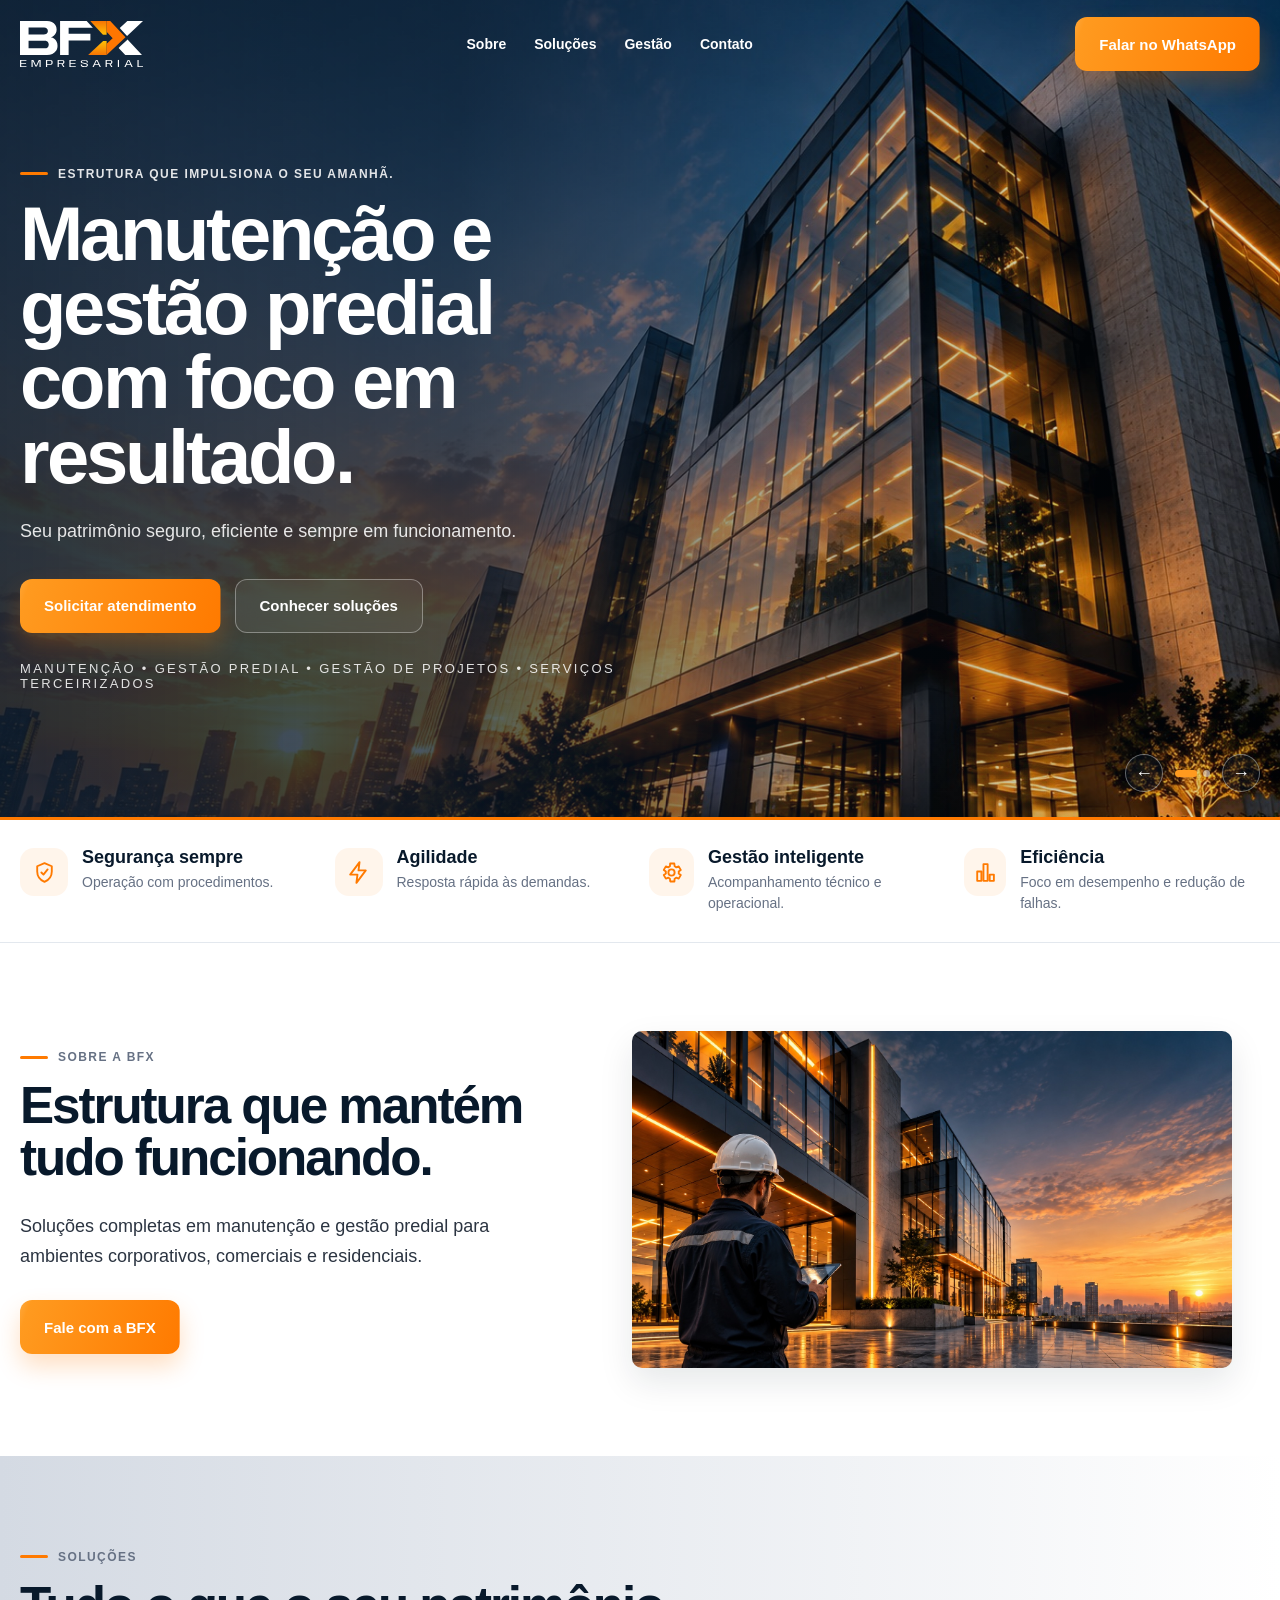
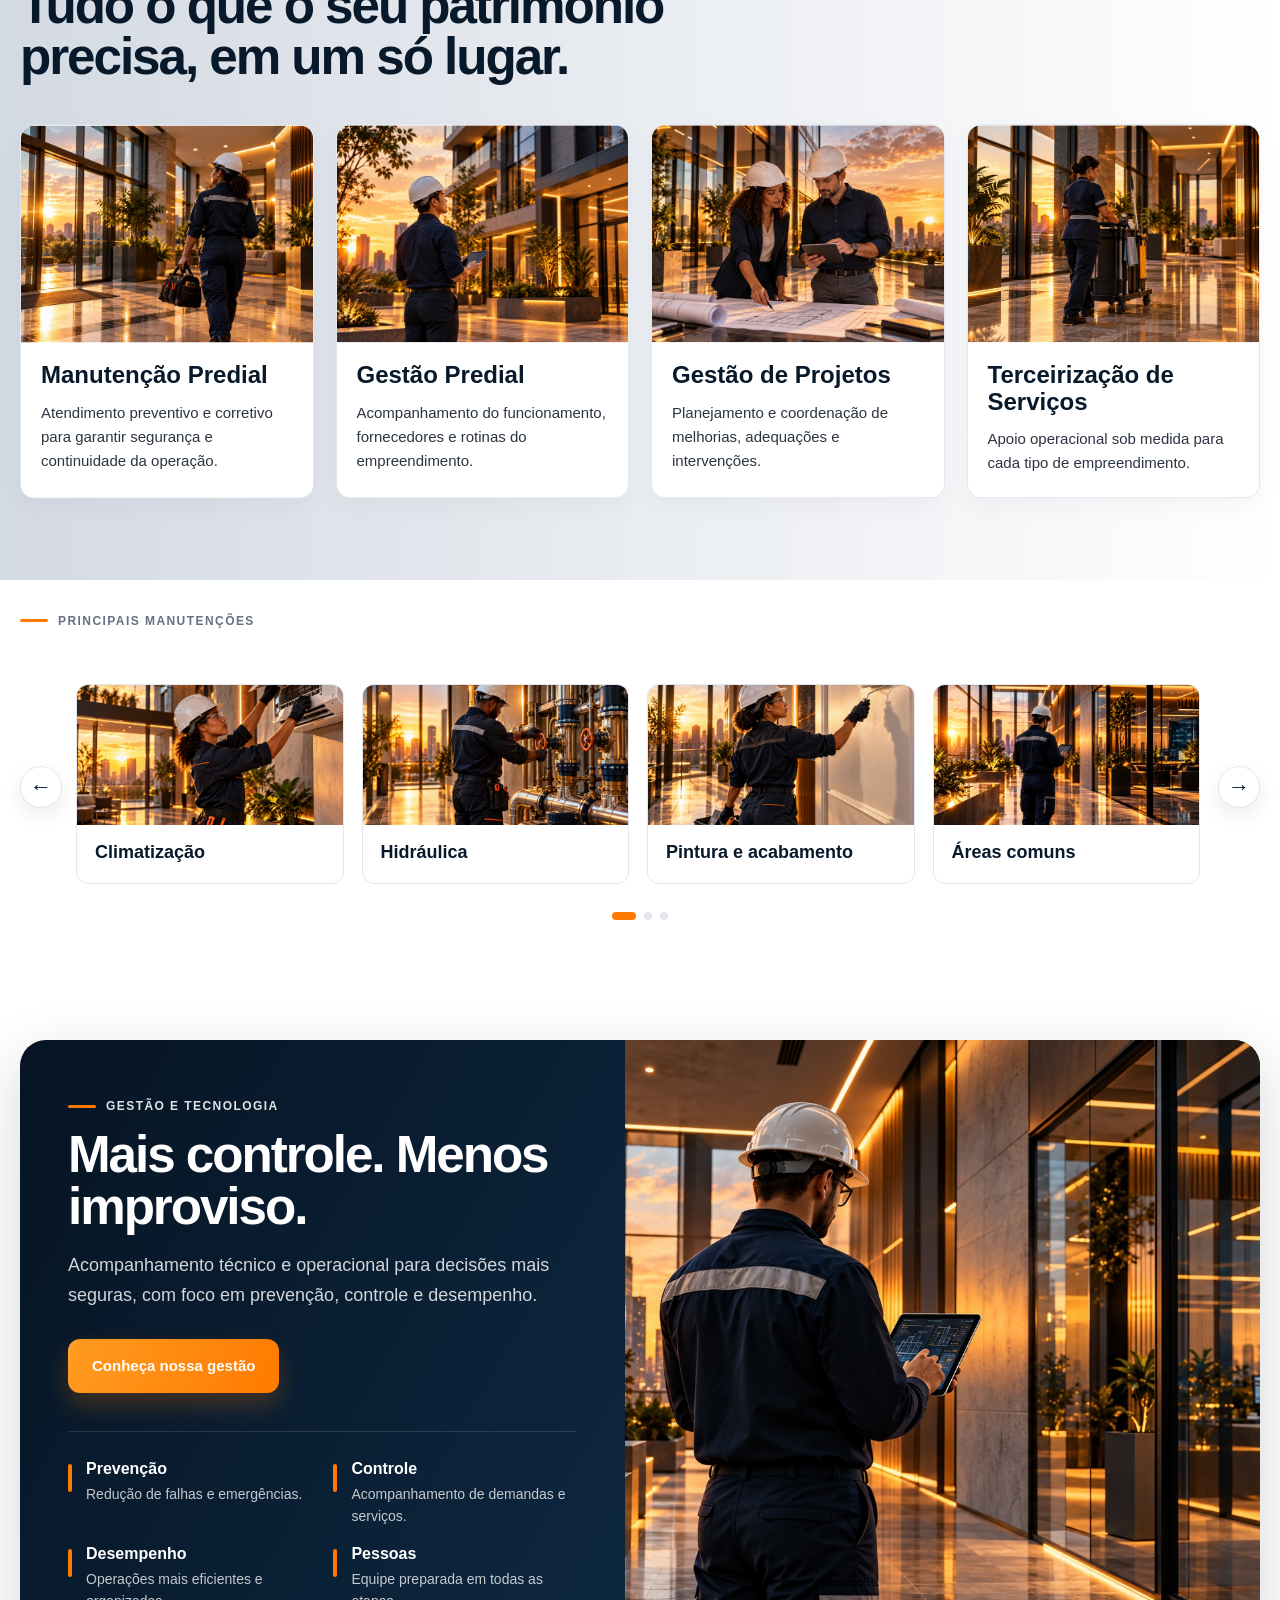
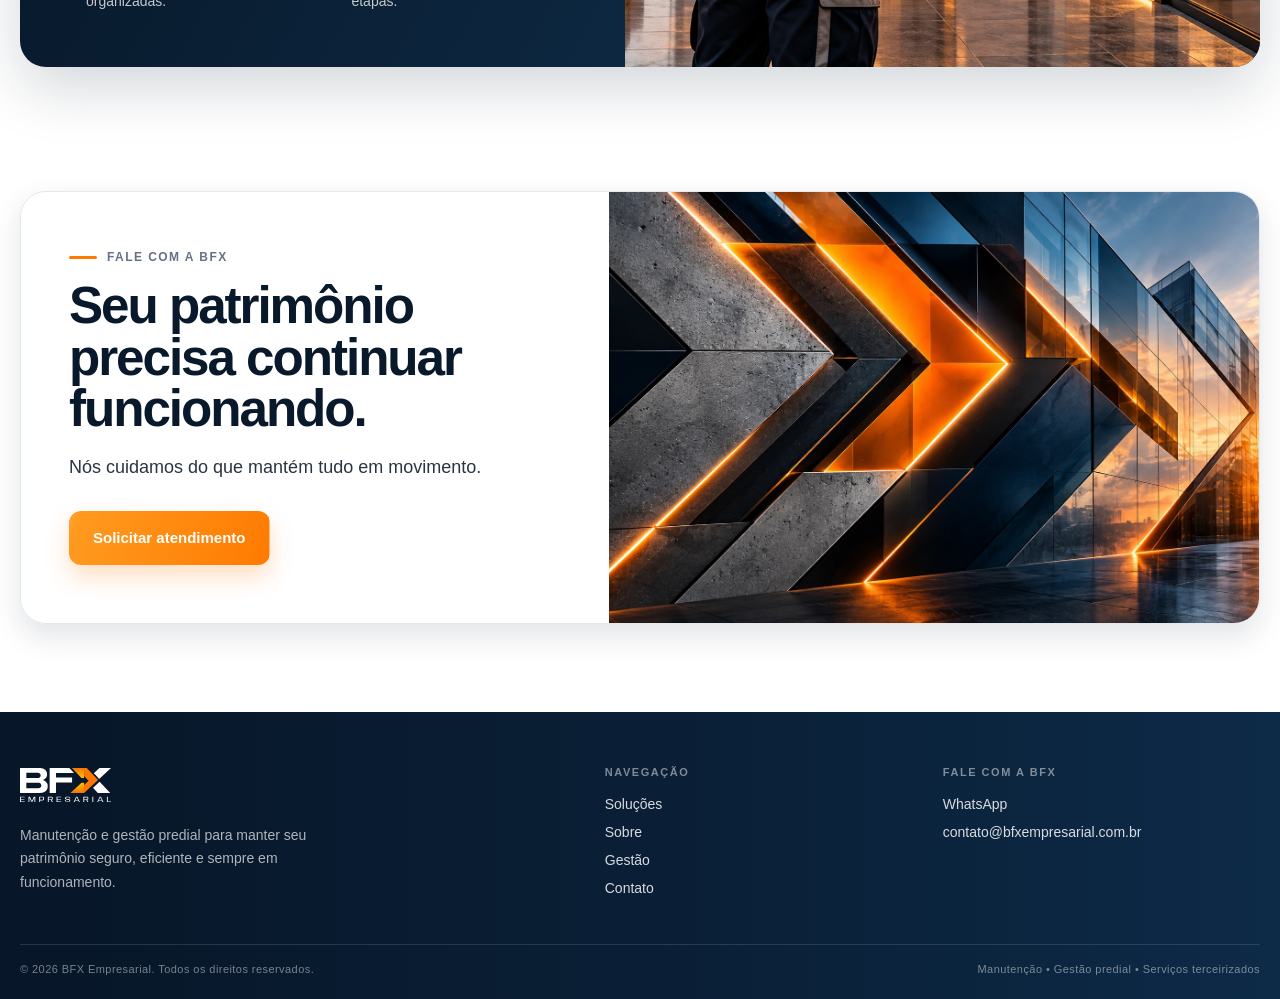
==== index.html @ 95c99d53 "Protege formulario e otimiza carregamento do site" ====
<!DOCTYPE html>
<html lang="pt-BR">
<head>
  <meta charset="UTF-8" />
  <meta name="viewport" content="width=device-width, initial-scale=1.0" />
  <title>BFX Empresarial</title>
  <meta name="description" content="BFX Empresarial — manutenção, gestão predial, gestão de projetos e terceirização de serviços." />
  <meta name="theme-color" content="#08192b" />
  <meta name="referrer" content="strict-origin-when-cross-origin" />
  <meta http-equiv="Content-Security-Policy" content="default-src 'self'; base-uri 'self'; object-src 'none'; img-src 'self' data:; font-src 'self' https://fonts.gstatic.com; style-src 'self' https://fonts.googleapis.com 'unsafe-inline'; script-src 'self' https://challenges.cloudflare.com; connect-src 'self' https://script.google.com https://script.googleusercontent.com https://challenges.cloudflare.com; frame-src https://challenges.cloudflare.com; form-action 'self'" />
  <link rel="canonical" href="https://bfxempresarial.com.br/" />
  <meta property="og:type" content="website" />
  <meta property="og:url" content="https://bfxempresarial.com.br/" />
  <meta property="og:title" content="BFX Empresarial" />
  <meta property="og:description" content="Manutenção, gestão predial, gestão de projetos e terceirização de serviços." />
  <meta property="og:image" content="https://bfxempresarial.com.br/assets/image-preview.jpg" />
  <meta property="og:image:alt" content="BFX Empresarial — manutenção e gestão predial" />
  <meta name="twitter:card" content="summary_large_image" />
  <meta name="twitter:title" content="BFX Empresarial" />
  <meta name="twitter:description" content="Manutenção, gestão predial, gestão de projetos e terceirização de serviços." />
  <meta name="twitter:image" content="https://bfxempresarial.com.br/assets/image-preview.jpg" />
  <link rel="icon" href="assets/favicon.svg" type="image/svg+xml" />
  <link rel="preconnect" href="https://fonts.googleapis.com">
  <link rel="preconnect" href="https://fonts.gstatic.com" crossorigin>
  <link href="https://fonts.googleapis.com/css2?family=Montserrat:wght@400;500;600;700;800&display=swap" rel="stylesheet">
  <script src="https://challenges.cloudflare.com/turnstile/v0/api.js" async defer></script>
  <link rel="stylesheet" href="styles.css" />
</head>
<body>
  <header class="site-header" id="topo">
    <div class="container header-inner">
      <a class="brand" href="#topo" aria-label="BFX Empresarial">
        <img loading="lazy" decoding="async" src="assets/logo-bfx-dark.svg" alt="BFX Empresarial" class="logo logo-on-dark">
        <img loading="lazy" decoding="async" src="assets/logo-bfx-light.svg" alt="BFX Empresarial" class="logo logo-on-light">
      </a>

      <button class="menu-toggle" aria-label="Abrir menu" aria-expanded="false" aria-controls="main-nav">
        <span></span><span></span><span></span>
      </button>

      <nav id="main-nav" class="main-nav" aria-label="Principal">
        <a href="#sobre">Sobre</a>
        <a href="#solucoes">Soluções</a>
        <a href="#gestao">Gestão</a>
        <a href="#contato">Contato</a>
        <a class="btn btn-primary mobile-cta" href="https://wa.me/5513999999999" target="_blank" rel="noopener">Falar no WhatsApp</a>
      </nav>

      <a class="btn btn-primary desktop-cta" href="https://wa.me/5513999999999" target="_blank" rel="noopener">Falar no WhatsApp</a>
    </div>
  </header>

  <main>
    <section class="hero hero-carousel" data-hero-carousel aria-roledescription="carousel" aria-label="Destaques da BFX">
      <div class="hero-slide is-active" data-hero-slide>
        <div class="hero-bg"><img loading="eager" fetchpriority="high" decoding="async" src="assets/optimized/hero-building.jpg" alt="Edifício corporativo ao entardecer"></div>
        <div class="hero-overlay"></div>
        <div class="container hero-content">
          <div class="hero-copy">
            <span class="eyebrow eyebrow-light">Estrutura que impulsiona o seu amanhã.</span>
            <h1>Manutenção e gestão predial com foco em resultado.</h1>
            <p>Seu patrimônio seguro, eficiente e sempre em funcionamento.</p>
            <div class="hero-actions">
              <a class="btn btn-primary js-open-quote" href="#contato">Solicitar atendimento</a>
              <a class="btn btn-ghost" href="#solucoes">Conhecer soluções</a>
            </div>
            <div class="hero-tags">Manutenção • Gestão predial • Gestão de projetos • Serviços terceirizados</div>
          </div>
        </div>
      </div>
      <div class="hero-slide" data-hero-slide>
        <div class="hero-bg"><img loading="eager" decoding="async" src="assets/optimized/hero-maintenance.jpg" alt="Técnico da BFX entrando em um edifício corporativo"></div>
        <div class="hero-overlay hero-overlay-secondary"></div>
        <div class="container hero-content">
          <div class="hero-copy">
            <span class="eyebrow eyebrow-light">Presença que mantém tudo em movimento.</span>
            <h1>Cuidado técnico em cada detalhe.</h1>
            <p>Da prevenção à resposta rápida, sua operação segue segura, fluida e preparada para o próximo passo.</p>
            <div class="hero-actions">
              <a class="btn btn-primary js-open-quote" href="#contato">Falar com um especialista</a>
              <a class="btn btn-ghost" href="#sobre">Conheça a BFX</a>
            </div>
            <div class="hero-tags">Prevenção • Controle • Desempenho • Pessoas</div>
          </div>
        </div>
      </div>
      <div class="hero-carousel-controls">
        <button type="button" class="hero-carousel-arrow" data-hero-prev aria-label="Destaque anterior">←</button>
        <div class="hero-carousel-dots" data-hero-dots></div>
        <button type="button" class="hero-carousel-arrow" data-hero-next aria-label="Próximo destaque">→</button>
      </div>
      <div class="hero-progress" aria-hidden="true"><span data-hero-progress></span></div>
    </section>

    <section class="benefits-strip">
      <div class="container benefits-grid">
        <article class="benefit-item">
          <div class="icon-wrap" aria-hidden="true"><svg viewBox="0 0 24 24"><path d="M12 3l7 3v5c0 4.8-2.9 8.2-7 10-4.1-1.8-7-5.2-7-10V6l7-3z"/><path d="M9 12l2 2 4-5"/></svg></div>
          <div>
            <h3>Segurança sempre</h3>
            <p>Operação com procedimentos.</p>
          </div>
        </article>
        <article class="benefit-item">
          <div class="icon-wrap" aria-hidden="true"><svg viewBox="0 0 24 24"><path d="M13 2L4 14h7l-1 8 9-12h-7l1-8z"/></svg></div>
          <div>
            <h3>Agilidade</h3>
            <p>Resposta rápida às demandas.</p>
          </div>
        </article>
        <article class="benefit-item">
          <div class="icon-wrap" aria-hidden="true"><svg viewBox="0 0 24 24"><circle cx="12" cy="12" r="3"/><path d="M19 12a7 7 0 0 0-.1-1l2-1.5-2-3.4-2.4 1A7 7 0 0 0 15 6l-.3-2.6h-4L10.5 6A7 7 0 0 0 9 7.1l-2.4-1-2 3.4 2 1.5a7 7 0 0 0 0 2l-2 1.5 2 3.4 2.4-1A7 7 0 0 0 10.5 18l.3 2.6h4L15 18a7 7 0 0 0 1.5-1.1l2.4 1 2-3.4-2-1.5a7 7 0 0 0 .1-1z"/></svg></div>
          <div>
            <h3>Gestão inteligente</h3>
            <p>Acompanhamento técnico e operacional.</p>
          </div>
        </article>
        <article class="benefit-item">
          <div class="icon-wrap" aria-hidden="true"><svg viewBox="0 0 24 24"><path d="M5 20V11h4v9H5zm6 0V4h4v16h-4zm6 0v-6h4v6h-4z"/></svg></div>
          <div>
            <h3>Eficiência</h3>
            <p>Foco em desempenho e redução de falhas.</p>
          </div>
        </article>
      </div>
    </section>

    <section class="section about" id="sobre">
      <div class="container split-layout">
        <div class="about-copy-stack">
          <div class="copy-block">
            <span class="eyebrow">Sobre a BFX</span>
            <h2>Estrutura que mantém tudo funcionando.</h2>
          </div>
          <div class="about-details">
            <p>
              Soluções completas em manutenção e gestão predial para ambientes corporativos,
              comerciais e residenciais.
            </p>
          <a class="btn btn-primary js-open-quote" href="#contato">Fale com a BFX</a>
          </div>
        </div>
        <div class="media-card media-card-offset">
          <img loading="lazy" decoding="async" src="assets/optimized/about-building.jpg" alt="Técnico acompanhando um edifício corporativo ao entardecer">
          <img loading="lazy" decoding="async" class="about-hover-logo" src="assets/logo-bfx-light.svg" alt="BFX Empresarial">
        </div>
      </div>
    </section>

    <section class="section solutions" id="solucoes">
      <div class="container">
        <div class="section-head section-head-inline">
          <div>
            <span class="eyebrow">Soluções</span>
            <h2>Tudo o que o seu patrimônio precisa, em um só lugar.</h2>
          </div>
        </div>

        <div class="solutions-grid">
          <article class="solution-card">
            <div class="solution-image"><img loading="lazy" decoding="async" src="assets/optimized/novas-imagens/Imagem do ChatGPT 27 de set. de 2026, 11_37_08-1.jpg" alt="Manutenção predial"></div>
            <div class="solution-body">
              <h3>Manutenção Predial</h3>
              <p>Atendimento preventivo e corretivo para garantir segurança e continuidade da operação.</p>
            </div>
          </article>
          <article class="solution-card">
            <div class="solution-image"><img loading="lazy" decoding="async" src="assets/optimized/novas-imagens/Imagem do ChatGPT 27 de set. de 2026, 11_37_09-2.jpg" alt="Gestão predial"></div>
            <div class="solution-body">
              <h3>Gestão Predial</h3>
              <p>Acompanhamento do funcionamento, fornecedores e rotinas do empreendimento.</p>
            </div>
          </article>
          <article class="solution-card">
            <div class="solution-image"><img loading="lazy" decoding="async" src="assets/optimized/novas-imagens/Imagem do ChatGPT 27 de set. de 2026, 11_37_10-3.jpg" alt="Gestão de projetos"></div>
            <div class="solution-body">
              <h3>Gestão de Projetos</h3>
              <p>Planejamento e coordenação de melhorias, adequações e intervenções.</p>
            </div>
          </article>
          <article class="solution-card">
            <div class="solution-image"><img loading="lazy" decoding="async" src="assets/optimized/novas-imagens/Imagem do ChatGPT 27 de set. de 2026, 11_37_11-4.jpg" alt="Terceirização de serviços"></div>
            <div class="solution-body">
              <h3>Terceirização de Serviços</h3>
              <p>Apoio operacional sob medida para cada tipo de empreendimento.</p>
            </div>
          </article>
        </div>
      </div>
    </section>

    <section class="section maintenance-categories">
      <div class="container">
        <div class="section-head">
          <span class="eyebrow">Principais manutenções</span>
        </div>

        <div class="maintenance-carousel" data-maintenance-carousel>
          <button class="carousel-arrow carousel-arrow-prev" type="button" aria-label="Manutenções anteriores" data-carousel-prev>←</button>
          <div class="maintenance-grid" data-carousel-track tabindex="0" aria-label="Tipos de manutenção">
            <article class="mini-service">
              <div class="mini-service-media"><img loading="lazy" decoding="async" src="assets/optimized/novas-imagens/servicos/Imagem do ChatGPT 27 de set. de 2026, 11_41_54-1.jpg" alt="Climatização"></div>
            <h3>Climatização</h3>
            </article>
            <article class="mini-service">
              <div class="mini-service-media"><img loading="lazy" decoding="async" src="assets/optimized/novas-imagens/servicos/Imagem do ChatGPT 27 de set. de 2026, 11_41_56-2.jpg" alt="Hidráulica"></div>
            <h3>Hidráulica</h3>
            </article>
            <article class="mini-service">
              <div class="mini-service-media"><img loading="lazy" decoding="async" src="assets/optimized/novas-imagens/servicos/Imagem do ChatGPT 27 de set. de 2026, 11_41_57-3.jpg" alt="Pintura e acabamento"></div>
            <h3>Pintura e acabamento</h3>
            </article>
            <article class="mini-service">
              <div class="mini-service-media"><img loading="lazy" decoding="async" src="assets/optimized/novas-imagens/servicos/Imagem do ChatGPT 27 de set. de 2026, 11_41_58-4.jpg" alt="Áreas comuns"></div>
            <h3>Áreas comuns</h3>
            </article>
            <article class="mini-service">
              <div class="mini-service-media"><img loading="lazy" decoding="async" src="assets/optimized/novas-imagens/servicos/Imagem do ChatGPT 27 de set. de 2026, 11_41_59-5.jpg" alt="Conservação e limpeza"></div>
              <h3>Conservação e limpeza</h3>
            </article>
            <article class="mini-service">
              <div class="mini-service-media"><img loading="lazy" decoding="async" src="assets/optimized/novas-imagens/servicos/Imagem do ChatGPT 27 de set. de 2026, 11_42_00-6.jpg" alt="Inspeções técnicas"></div>
              <h3>Inspeções técnicas</h3>
            </article>
            <article class="mini-service">
              <div class="mini-service-media"><img loading="lazy" decoding="async" src="assets/optimized/novas-imagens/servicos/Imagem do ChatGPT 27 de set. de 2026, 11_42_01-7.jpg" alt="Paisagismo"></div>
              <h3>Paisagismo</h3>
            </article>
            <article class="mini-service">
              <div class="mini-service-media"><img loading="lazy" decoding="async" src="assets/optimized/novas-imagens/servicos/Imagem do ChatGPT 27 de set. de 2026, 11_42_02-8.jpg" alt="Pequenos reparos"></div>
              <h3>Pequenos reparos</h3>
            </article>
          </div>
          <button class="carousel-arrow carousel-arrow-next" type="button" aria-label="Próximas manutenções" data-carousel-next>→</button>
        </div>
        <div class="carousel-dots" data-carousel-dots aria-label="Navegação das manutenções"></div>
      </div>
    </section>

    <section class="section management-tech" id="gestao">
      <div class="container management-panel">
        <div class="management-copy">
          <span class="eyebrow eyebrow-light">Gestão e tecnologia</span>
          <h2>Mais controle. Menos improviso.</h2>
          <p>
            Acompanhamento técnico e operacional para decisões mais seguras,
            com foco em prevenção, controle e desempenho.
          </p>
          <a class="btn btn-primary js-open-quote" href="#contato">Conheça nossa gestão</a>

          <div class="management-features">
            <div>
              <strong>Prevenção</strong>
              <span>Redução de falhas e emergências.</span>
            </div>
            <div>
              <strong>Controle</strong>
              <span>Acompanhamento de demandas e serviços.</span>
            </div>
            <div>
              <strong>Desempenho</strong>
              <span>Operações mais eficientes e organizadas.</span>
            </div>
            <div>
              <strong>Pessoas</strong>
              <span>Equipe preparada em todas as etapas.</span>
            </div>
          </div>
        </div>
        <div class="management-media">
          <img loading="lazy" decoding="async" src="assets/optimized/tech-management.jpg" alt="Gestão predial com apoio de tecnologia">
        </div>
      </div>
    </section>

    <section class="section cta-section" id="contato">
      <div class="container cta-panel">
        <div class="cta-copy">
          <span class="eyebrow">Fale com a BFX</span>
          <h2>Seu patrimônio precisa continuar funcionando.</h2>
          <p>Nós cuidamos do que mantém tudo em movimento.</p>
          <div class="cta-actions">
            <a class="btn btn-primary js-open-quote" href="#contato">Solicitar atendimento</a>
          </div>
        </div>
        <div class="cta-image">
          <img loading="lazy" decoding="async" src="assets/optimized/contact-building.jpg" alt="Edifício corporativo com detalhes arquitetônicos em laranja">
        </div>
      </div>
    </section>
  </main>

  <footer class="site-footer">
    <div class="container footer-inner">
      <div class="footer-brand-block">
        <a href="#topo" class="footer-brand" aria-label="BFX Empresarial">
          <img loading="lazy" decoding="async" src="assets/logo-bfx-dark.svg" alt="BFX Empresarial">
        </a>
        <p>Manutenção e gestão predial para manter seu patrimônio seguro, eficiente e sempre em funcionamento.</p>
      </div>
      <div class="footer-column">
        <span class="footer-label">Navegação</span>
        <nav class="footer-nav" aria-label="Rodapé">
          <a href="#solucoes">Soluções</a>
          <a href="#sobre">Sobre</a>
          <a href="#gestao">Gestão</a>
          <a href="#contato">Contato</a>
        </nav>
      </div>
      <div class="footer-column footer-contact">
        <span class="footer-label">Fale com a BFX</span>
        <a href="https://wa.me/5513999999999" target="_blank" rel="noopener">WhatsApp</a>
        <a href="mailto:contato@bfxempresarial.com.br">contato@bfxempresarial.com.br</a>
      </div>
    </div>
    <div class="container footer-bottom">
      <span>© 2026 BFX Empresarial. Todos os direitos reservados.</span>
      <span>Manutenção • Gestão predial • Serviços terceirizados</span>
    </div>
  </footer>

  <div class="quote-modal" id="quote-modal" aria-hidden="true">
    <div class="quote-modal-backdrop" data-close-quote></div>
    <div class="quote-dialog" role="dialog" aria-modal="true" aria-labelledby="quote-title">
      <button class="quote-close" type="button" aria-label="Fechar" data-close-quote>×</button>
      <div class="quote-dialog-intro">
        <span class="eyebrow">Solicite um orçamento</span>
        <h2 id="quote-title">Vamos cuidar do seu patrimônio.</h2>
        <p>Conte um pouco sobre sua necessidade e a equipe BFX entrará em contato.</p>
      </div>
      <form class="quote-form">
        <label>Nome<input type="text" name="nome" required autocomplete="name" inputmode="text" autocapitalize="words" maxlength="80" minlength="2"></label>
        <label>E-mail<input type="email" name="email" required autocomplete="email" inputmode="email" autocapitalize="none" spellcheck="false" maxlength="120"></label>
        <label>Telefone<input type="tel" name="telefone" required autocomplete="tel" inputmode="tel" placeholder="(13) 99999-9999" pattern="\([0-9]{2}\) [0-9]{4,5}-[0-9]{4}" minlength="14" maxlength="15" title="Digite um telefone com DDD, como (13) 99999-9999"></label>
        <label>Como podemos ajudar?<textarea name="mensagem" rows="4" maxlength="800" spellcheck="true"></textarea></label>
        <label class="quote-antispam" aria-hidden="true">Empresa<input type="text" name="empresa" tabindex="-1" autocomplete="off"></label>
        <input type="hidden" name="started_at" value="">
        <div class="cf-turnstile" data-sitekey="0x4AAAAAAFFlGY8YoVZcRsYg" data-action="quote" data-callback="bfxTurnstileSuccess" data-expired-callback="bfxTurnstileExpired" data-error-callback="bfxTurnstileError"></div>
        <button class="btn btn-primary" type="submit">Enviar solicitação</button>
      </form>
      <p class="quote-antispam-message" role="alert" hidden>Não foi possível enviar agora. Tente novamente.</p>
      <div class="quote-success" hidden>
        <span class="quote-success-mark" aria-hidden="true">✓</span>
        <span class="eyebrow">Solicitação recebida</span>
        <h3>Obrigado!</h3>
        <p>Sua mensagem chegou à equipe BFX. Em breve entraremos em contato para entender sua necessidade.</p>
        <button class="btn btn-primary js-open-quote" type="button">Enviar nova mensagem</button>
      </div>
    </div>
  </div>

  <script src="script.js"></script>
</body>
</html>
---- styles.css ----
:root {
  --navy: #08192b;
  --navy-soft: #0f2740;
  --orange: #ff7a00;
  --orange-2: #ff9a1f;
  --white: #ffffff;
  --gray-50: #f7f8fa;
  --gray-100: #eef1f4;
  --gray-200: #e3e8ee;
  --gray-500: #667184;
  --gray-700: #2b3441;
  --black: #101317;
  --radius-lg: 24px;
  --radius-md: 18px;
  --radius-sm: 12px;
  --shadow-lg: 0 20px 60px rgba(8, 25, 43, 0.18);
  --shadow-md: 0 12px 30px rgba(8, 25, 43, 0.12);
  --container: 1320px;
}

html {
  scrollbar-width: thin;
  scrollbar-color: var(--orange) var(--navy);
  scroll-padding-top: 88px;
}
::-webkit-scrollbar { width: 12px; height: 12px; }
::-webkit-scrollbar-track { background: var(--navy); }
::-webkit-scrollbar-thumb {
  border: 3px solid var(--navy);
  border-radius: 99px;
  background: linear-gradient(180deg, var(--orange-2), var(--orange));
}
::-webkit-scrollbar-thumb:hover { background: var(--white); }

* { box-sizing: border-box; }
html { scroll-behavior: smooth; }
body {
  margin: 0;
  font-family: "Montserrat", Arial, sans-serif;
  color: var(--navy);
  background: var(--white);
}
img { max-width: 100%; display: block; }
a { color: inherit; text-decoration: none; }
button { font: inherit; }

.container {
  width: min(calc(100% - 40px), var(--container));
  margin: 0 auto;
}

.section {
  padding: 88px 0;
}

.eyebrow {
  display: inline-flex;
  align-items: center;
  gap: 10px;
  font-size: 12px;
  font-weight: 700;
  text-transform: uppercase;
  letter-spacing: 0.12em;
  color: var(--gray-500);
  margin-bottom: 16px;
}
.eyebrow::before {
  content: "";
  width: 28px;
  height: 3px;
  border-radius: 3px;
  background: var(--orange);
}
.eyebrow-light { color: rgba(255,255,255,.88); }

h1, h2, h3, p { margin: 0; }
h1 {
  font-size: clamp(42px, 6vw, 76px);
  line-height: .98;
  letter-spacing: -0.04em;
  font-weight: 800;
  hyphens: none;
  word-break: normal;
  overflow-wrap: normal;
}
h2 {
  font-size: clamp(32px, 4vw, 56px);
  line-height: 1;
  letter-spacing: -0.04em;
  font-weight: 800;
}
h3 {
  font-size: 24px;
  line-height: 1.1;
  font-weight: 700;
}
p {
  font-size: 18px;
  line-height: 1.7;
  color: var(--gray-700);
}
.copy-light h1, .copy-light h2, .copy-light p,
.management-copy h2, .management-copy p,
.motion-content h2, .motion-content p,
.hero-copy h1, .hero-copy p {
  color: var(--white);
}

.btn {
  display: inline-flex;
  align-items: center;
  justify-content: center;
  min-height: 54px;
  padding: 0 24px;
  border-radius: 12px;
  font-size: 15px;
  font-weight: 700;
  transition: .25s ease;
}
.btn:hover { transform: translateY(-2px); }
.btn:focus-visible, button:focus-visible, a:focus-visible {
  outline: 3px solid rgba(255,154,31,.55);
  outline-offset: 4px;
}
.btn-primary {
  background: linear-gradient(110deg, var(--orange) 0%, var(--orange-2) 40%, #ffd08a 50%, var(--orange-2) 60%, var(--orange) 100%);
  background-size: 250% 100%;
  background-position: 100% 0;
  color: var(--white);
  box-shadow: 0 12px 24px rgba(255, 122, 0, 0.24);
  transition: transform .28s cubic-bezier(.22,1,.36,1), background-position .65s ease, filter .35s ease;
}
.btn-primary:hover {
  background-position: 0 0;
  filter: saturate(1.08) brightness(1.04);
}
.btn-ghost {
  color: var(--white);
  border: 1px solid rgba(255,255,255,.35);
  background: rgba(255,255,255,.06);
  backdrop-filter: blur(10px);
}
.btn-link {
  background: transparent;
  color: var(--navy);
  padding-left: 0;
}

.site-header {
  position: fixed;
  top: 0;
  left: 0;
  width: 100%;
  z-index: 40;
  transition: background .25s ease, box-shadow .25s ease, padding .25s ease;
}
.site-header.scrolled {
  background: rgba(255,255,255,.72);
  box-shadow: 0 10px 30px rgba(8,25,43,.08);
  backdrop-filter: blur(18px) saturate(1.15);
  -webkit-backdrop-filter: blur(18px) saturate(1.15);
  border-bottom: 1px solid rgba(255,255,255,.48);
}
.header-inner {
  min-height: 88px;
  display: flex;
  align-items: center;
  justify-content: space-between;
  gap: 24px;
}
.brand {
  position: relative;
  display: inline-flex;
  align-items: center;
  width: 124px;
  height: 46px;
  flex: 0 0 124px;
}
.logo {
  height: 46px;
  width: auto;
  transition: opacity .24s ease, transform .42s cubic-bezier(.22,.61,.36,1);
}
.brand::after {
  content: "";
  position: absolute;
  left: 42px;
  top: 3px;
  width: 40px;
  height: 40px;
  background: url("assets/seta.svg") center / contain no-repeat;
  opacity: 0;
  transform: scale(.5) rotate(-8deg);
  transition: left .42s cubic-bezier(.22,.61,.36,1), opacity .2s ease, transform .42s cubic-bezier(.22,.61,.36,1);
  pointer-events: none;
}
.brand:hover .logo {
  opacity: 0;
  transform: translateX(-14px) scale(.84);
}
.brand:hover::after {
  left: 0;
  opacity: 1;
  transform: scale(1) rotate(0);
}
.logo-on-light { display: none; }
.site-header.scrolled .logo-on-dark { display: none; }
.site-header.scrolled .logo-on-light { display: block; }
.site-header.scrolled .main-nav a { color: var(--navy); }
.site-header.scrolled .menu-toggle span { background: var(--navy); }
.main-nav {
  display: flex;
  align-items: center;
  gap: 28px;
}
.main-nav a {
  color: var(--white);
  font-size: 14px;
  font-weight: 600;
}
.main-nav a:not(.btn) {
  position: relative;
  transition: color .22s ease, transform .22s ease;
}
.main-nav a:not(.btn)::after {
  content: "";
  position: absolute;
  right: 0;
  bottom: -8px;
  left: 0;
  height: 2px;
  background: var(--orange);
  transform: scaleX(0);
  transform-origin: left center;
  transition: transform .28s cubic-bezier(.22,.61,.36,1);
}
.main-nav a:not(.btn):hover,
.main-nav a:not(.btn):focus-visible {
  color: var(--orange);
  transform: translateY(-1px);
}
.main-nav a:not(.btn):hover::after,
.main-nav a:not(.btn):focus-visible::after {
  transform: scaleX(1);
}
@media (prefers-reduced-motion: reduce) {
  .main-nav a:not(.btn),
  .main-nav a:not(.btn)::after {
    transition: none;
  }
  .main-nav a:not(.btn):hover,
  .main-nav a:not(.btn):focus-visible {
    transform: none;
  }
}
.desktop-cta { white-space: nowrap; }
.mobile-cta { display: none; }
.menu-toggle {
  display: none;
  width: 48px;
  height: 48px;
  border: 0;
  background: transparent;
  padding: 0;
}
.menu-toggle span {
  display: block;
  width: 24px;
  height: 2px;
  background: var(--white);
  margin: 5px auto;
  transition: .25s ease;
}

.hero {
  position: relative;
  min-height: min(820px, 100svh);
  display: flex;
  align-items: center;
  overflow: clip;
}
.hero-slide {
  position: absolute;
  inset: 0;
  display: flex;
  align-items: center;
  opacity: 0;
  visibility: hidden;
  transition: opacity .6s ease, visibility .6s ease;
}
.hero-slide.is-active { opacity: 1; visibility: visible; }
.hero-slide.is-active .hero-bg img {
  will-change: transform;
  animation: hero-image-zoom-in 8s cubic-bezier(.22,1,.36,1) both;
}
.hero-copy h1 .hero-letter {
  display: inline-block;
  opacity: 0;
  transform: translate3d(0, .65em, 0) rotate(5deg);
  transform-origin: 50% 100%;
}
.hero-copy h1 .hero-word {
  display: inline-block;
  white-space: nowrap;
}
.hero-slide.is-active .hero-copy h1 .hero-letter {
  animation: lettering-in .72s cubic-bezier(.22,1,.36,1) forwards;
  animation-delay: calc(120ms + (var(--letter-index) * 28ms));
}
@keyframes lettering-in {
  0% { opacity: 0; transform: translate3d(0, .65em, 0) rotate(5deg); }
  65% { opacity: 1; }
  100% { opacity: 1; transform: translate3d(0, 0, 0) rotate(0); }
}
@keyframes hero-image-zoom-in {
  from { transform: scale(1); }
  to { transform: scale(1.06); }
}
.hero-overlay-secondary {
  background: linear-gradient(90deg, rgba(8,25,43,.9) 0%, rgba(8,25,43,.7) 40%, rgba(8,25,43,.2) 100%);
}
.hero-carousel-controls {
  position: absolute;
  z-index: 3;
  right: max(20px, calc((100% - var(--container)) / 2));
  bottom: 28px;
  display: flex;
  align-items: center;
  gap: 12px;
}
.hero-carousel-arrow {
  width: 38px;
  height: 38px;
  border: 1px solid rgba(255,255,255,.38);
  border-radius: 50%;
  background: rgba(8,25,43,.34);
  color: var(--white);
  font-size: 18px;
  cursor: pointer;
  transition: .2s ease;
}
.hero-carousel-arrow:hover { background: var(--orange); border-color: var(--orange); transform: translateY(-2px); }
.hero-carousel-dots { display: flex; align-items: center; gap: 6px; }
.hero-carousel-dot {
  width: 7px;
  height: 7px;
  padding: 0;
  border: 0;
  border-radius: 50%;
  background: rgba(255,255,255,.5);
  cursor: pointer;
}
.hero-carousel-dot.is-active { width: 22px; border-radius: 8px; background: var(--orange-2); }
.hero-progress {
  position: absolute;
  z-index: 4;
  right: 0;
  bottom: 0;
  left: 0;
  height: 3px;
  background: rgba(255,255,255,.18);
  pointer-events: none;
}
.hero-progress span {
  display: block;
  width: 0;
  height: 100%;
  background: var(--orange);
  transform-origin: left center;
  animation: hero-progress-fill 7000ms linear forwards;
}
.hero-progress.is-paused span { animation-play-state: paused; }
@keyframes hero-progress-fill { from { width: 0; } to { width: 100%; } }
.hero-bg, .hero-overlay {
  position: absolute;
  inset: 0;
}
.hero-bg img {
  width: 100%;
  height: 100%;
  object-fit: cover;
}
.hero-overlay {
  background:
    linear-gradient(90deg, rgba(8,25,43,.86) 0%, rgba(8,25,43,.72) 36%, rgba(8,25,43,.28) 64%, rgba(8,25,43,.08) 100%);
}
.hero-content {
  position: relative;
  z-index: 1;
  display: grid;
  grid-template-columns: 1.05fr .95fr;
  align-items: center;
  gap: 32px;
  padding-top: 112px;
  padding-bottom: 80px;
}
.hero-copy {
  max-width: 620px;
}
.hero-copy p {
  max-width: 520px;
  margin-top: 22px;
  color: rgba(255,255,255,.88);
}
.hero-actions {
  display: flex;
  flex-wrap: wrap;
  gap: 14px;
  margin-top: 32px;
}
.hero-tags {
  margin-top: 28px;
  color: rgba(255,255,255,.86);
  font-size: 13px;
  text-transform: uppercase;
  letter-spacing: .18em;
}
.hero-secondary {
  position: relative;
  min-height: 520px;
  overflow: hidden;
  background: var(--navy);
}
.hero-secondary-image, .hero-secondary-overlay {
  position: absolute;
  inset: 0;
}
.hero-secondary-image img {
  width: 100%;
  height: 100%;
  object-fit: cover;
  object-position: center 58%;
}
.hero-secondary-overlay {
  background: linear-gradient(90deg, rgba(8,25,43,.94) 0%, rgba(8,25,43,.8) 38%, rgba(8,25,43,.18) 78%, rgba(8,25,43,.08) 100%);
}
.hero-secondary-content {
  position: relative;
  z-index: 1;
  min-height: 520px;
  display: flex;
  align-items: center;
  justify-content: space-between;
  gap: 40px;
}
.hero-secondary-copy { max-width: 590px; }
.hero-secondary-copy h2 { color: var(--white); max-width: 520px; }
.hero-secondary-copy p { margin-top: 20px; color: rgba(255,255,255,.84); max-width: 520px; }
.hero-secondary-copy .btn { margin-top: 30px; }
.geometric-transition {
  position: relative;
  height: 66px;
  overflow: hidden;
  background: var(--white);
}
.geometric-transition span {
  position: absolute;
  top: -34px;
  width: 42%;
  height: 86px;
  transform: skewX(-35deg);
  background: var(--navy);
}
.geometric-transition span:nth-child(1) { left: -12%; opacity: .95; }
.geometric-transition span:nth-child(2) { left: 31%; width: 28%; background: var(--orange); opacity: .94; }
.geometric-transition span:nth-child(3) { right: -14%; width: 38%; background: var(--navy-soft); opacity: .9; }
.chevron {
  width: min(360px, 100%);
  aspect-ratio: 1 / 1.08;
  clip-path: polygon(0 14%, 51% 14%, 100% 50%, 51% 86%, 0 86%, 32% 50%);
  background: linear-gradient(135deg, rgba(255,122,0,.9), rgba(255,160,50,.92));
  box-shadow: inset 0 0 0 1px rgba(255,255,255,.12), 0 20px 60px rgba(255,122,0,.28);
  filter: saturate(1.05);
  opacity: .92;
}

.benefits-strip {
  background: var(--white);
  border-bottom: 1px solid var(--gray-200);
}
.benefits-grid {
  display: grid;
  grid-template-columns: repeat(4, 1fr);
  gap: 18px;
  padding: 28px 0;
}
.benefit-item {
  display: flex;
  align-items: flex-start;
  gap: 14px;
  transition: transform .25s ease;
}
.benefit-item:hover { transform: translateY(-4px); }
.icon-wrap {
  width: 48px;
  height: 48px;
  border-radius: 14px;
  display: grid;
  place-items: center;
  background: rgba(255,122,0,.08);
  color: var(--orange);
  font-size: 22px;
}

.icon-wrap svg {
  width: 25px;
  height: 25px;
  fill: none;
  stroke: currentColor;
  stroke-width: 1.8;
  stroke-linecap: round;
  stroke-linejoin: round;
}
.benefit-item:last-child .icon-wrap svg {
  fill: none;
}
.benefit-item h3 {
  font-size: 18px;
  margin-bottom: 4px;
}
.benefit-item p {
  font-size: 14px;
  line-height: 1.5;
  color: var(--gray-500);
}

.split-layout {
  display: grid;
  grid-template-columns: 1fr 1.2fr;
  gap: 48px;
  align-items: center;
}
.about-copy-stack { display: flex; flex-direction: column; gap: 28px; }
.about-details p { max-width: 520px; }
.about-details .btn { margin-top: 28px; }
.media-card {
  position: relative;
  border-radius: var(--radius-lg);
  overflow: hidden;
  box-shadow: var(--shadow-lg);
  background: var(--gray-100);
}
.media-card img, .solution-image img, .management-media img, .cta-image img {
  width: 100%; height: 100%; object-fit: cover;
}
.media-card .about-hover-logo {
  position: absolute;
  z-index: 1;
  top: 28%;
  right: 10%;
  width: 112px;
  height: auto;
  opacity: 0;
  object-fit: contain;
  filter: brightness(0) invert(1);
  transform: translateY(8px) scale(.88);
  transition: opacity .35s ease, transform .55s cubic-bezier(.22,1,.36,1);
  pointer-events: none;
}
@media (hover: hover) and (pointer: fine) {
  .media-card:hover .about-hover-logo {
    opacity: .94;
    transform: translateY(0) scale(1);
  }
}
.media-card-offset {
  margin-inline: 28px;
}
.about .media-card {
  border-radius: 10px;
  box-shadow: 0 14px 34px rgba(8,25,43,.10);
}
.about .split-layout {
  grid-template-columns: .9fr 1.1fr;
  grid-template-areas: "copy media";
  align-items: center;
}
.about-copy-stack { grid-area: copy; }
.about .media-card { grid-area: media; }

.section-head {
  display: flex;
  align-items: flex-end;
  justify-content: space-between;
  gap: 24px;
  margin-bottom: 36px;
}
.section-head-inline { align-items: flex-end; }
.section-head h2 { max-width: 760px; }
.maintenance-categories .section-head { display: block; }
.maintenance-categories .section-head .eyebrow { display: inline-flex; }

.reveal-on-scroll {
  opacity: 0;
  transform: translateY(24px);
  transition: opacity .48s ease, transform .48s cubic-bezier(.22,1,.36,1);
  transition-delay: var(--reveal-delay, 0ms);
}
.reveal-on-scroll.is-visible { opacity: 1; transform: translateY(0); }

.solutions-grid {
  display: grid;
  grid-template-columns: repeat(4, 1fr);
  gap: 22px;
}
.solutions {
  position: relative;
  overflow: hidden;
  background: linear-gradient(90deg, #d4dae3 0%, #ffffff 100%);
}
.solutions::before,
.solutions::after {
  display: none;
}
.solutions > .container { position: relative; z-index: 1; }
.solution-card {
  background: var(--white);
  border: 1px solid var(--gray-200);
  border-radius: 14px;
  overflow: hidden;
  box-shadow: 0 8px 24px rgba(8,25,43,.04);
  transition: transform .25s ease, box-shadow .25s ease;
}
.solution-card:hover {
  transform: translateY(-6px);
  box-shadow: var(--shadow-md);
}
.solution-card.reveal-on-scroll {
  opacity: var(--solution-opacity, 0);
  transform: translate3d(var(--solution-reveal-x, -42px), calc(var(--solution-reveal-y, 34px) + var(--scroll-lift, 0px)), 0);
  transition: opacity .62s ease, transform .72s cubic-bezier(.22,1,.36,1), box-shadow .25s ease;
}
.solution-card.reveal-on-scroll.is-visible {
  opacity: var(--solution-opacity, 1);
  transform: translate3d(var(--solution-reveal-x, 0px), var(--scroll-lift, 0px), 0);
}
.solution-card.reveal-on-scroll.is-visible:hover {
  transform: translate3d(var(--solution-reveal-x, 0px), calc(var(--scroll-lift, 0px) - 6px), 0);
}
.solution-card, .mini-service {
  transition: transform .3s ease, box-shadow .3s ease, border-color .3s ease;
}
.solution-card:hover, .mini-service:hover {
  border-color: rgba(255,122,0,.3);
}
.solution-image { aspect-ratio: 1.1 / .82; overflow: hidden; }
.solution-image img, .mini-service img { transition: transform .4s ease, filter .45s ease, opacity .45s ease; }
.solution-card:hover .solution-image img, .mini-service:hover img { transform: scale(1.035); }
.solution-body {
  padding: 20px 20px 22px;
}
.solution-body h3 { font-size: 24px; margin-bottom: 12px; }
.solution-body p { font-size: 15px; line-height: 1.6; }

.maintenance-categories { padding-top: 28px; }
.maintenance-carousel {
  position: relative;
  display: flex;
  align-items: center;
  gap: 14px;
}
.maintenance-grid {
  display: flex;
  gap: 18px;
  width: 100%;
  overflow-x: auto;
  overflow-y: hidden;
  scroll-behavior: smooth;
  scrollbar-width: none;
  scroll-snap-type: x mandatory;
  padding: 4px 2px 10px;
}
.maintenance-grid::-webkit-scrollbar { display: none; }
.mini-service {
  flex: 0 0 calc((100% - 54px) / 4);
  scroll-snap-align: start;
}
.mini-service {
  border: 1px solid var(--gray-200);
  border-radius: 12px;
  overflow: hidden;
  background: var(--white);
  color: var(--navy);
}
.mini-service-media {
  position: relative;
  overflow: hidden;
  aspect-ratio: 1.4 / .74;
  background: var(--navy-soft);
}
.mini-service-media::before,
.mini-service-media::after {
  content: "";
  position: absolute;
  z-index: 1;
  pointer-events: none;
  opacity: 0;
  transition: opacity .3s ease, transform .4s cubic-bezier(.22,1,.36,1);
}
.mini-service-media::before {
  inset: 0;
  background: rgba(8,25,43,.72);
}
.mini-service-media::after {
  width: 58px;
  height: 58px;
  left: 50%;
  top: 50%;
  background: url("assets/seta.svg") center / contain no-repeat;
  transform: translate(-50%, -50%) scale(.7);
}
.mini-service img {
  width: 100%;
  height: 100%;
  object-fit: cover;
  filter: none;
  opacity: 1;
}
.mini-service:hover {
  background: var(--navy-soft);
  color: var(--white);
  border-color: var(--navy-soft);
}
.mini-service:hover .mini-service-media::before,
.mini-service:hover .mini-service-media::after {
  opacity: 1;
}
.mini-service:hover .mini-service-media::after {
  transform: translate(-50%, -50%) scale(1);
}
.mini-service h3 {
  font-size: 18px;
  padding: 18px 18px 20px;
}
.carousel-arrow {
  flex: 0 0 42px;
  width: 42px;
  height: 42px;
  border: 1px solid var(--gray-200);
  border-radius: 50%;
  background: var(--white);
  color: var(--navy);
  font-size: 22px;
  cursor: pointer;
  box-shadow: 0 8px 20px rgba(8,25,43,.08);
  transition: .2s ease;
}
.carousel-arrow:hover { color: var(--orange); border-color: var(--orange); transform: translateY(-2px); }
.carousel-dots {
  display: flex;
  justify-content: center;
  gap: 8px;
  margin-top: 18px;
}
.carousel-dot {
  width: 8px;
  height: 8px;
  padding: 0;
  border: 0;
  border-radius: 50%;
  background: var(--gray-200);
  cursor: pointer;
  transition: .2s ease;
}
.carousel-dot.is-active { width: 24px; border-radius: 8px; background: var(--orange); }

.management-tech {
  padding-top: 32px;
}

.cta-section { padding-top: 36px; }
.management-panel {
  display: grid;
  grid-template-columns: 1fr 1.05fr;
  overflow: hidden;
  border-radius: 26px;
  background: linear-gradient(120deg, #061423, #0d2740 58%, #123253 100%);
  box-shadow: var(--shadow-lg);
}
.management-copy {
  padding: 54px 48px;
}
.management-copy p { color: rgba(255,255,255,.82); margin-top: 18px; max-width: 520px; }
.management-copy .btn { margin-top: 28px; }
.management-media {
  position: relative;
  min-height: 100%;
  overflow: hidden;
}
.management-media::after {
  content: "";
  position: absolute;
  z-index: 1;
  top: var(--management-arrow-top, 50%);
  left: var(--management-arrow-left, 50%);
  width: clamp(42px, 7vw, 68px);
  aspect-ratio: 1;
  background: url("assets/seta.svg") center / contain no-repeat;
  opacity: 0;
  pointer-events: none;
  transform: translate3d(14px, 14px, 0) rotate(var(--management-arrow-rotate, 0deg)) scale(.72);
  transition: opacity .24s ease, left .32s cubic-bezier(.34,1.56,.64,1), top .32s cubic-bezier(.34,1.56,.64,1), transform .46s cubic-bezier(.34,1.56,.64,1);
}
.management-media:hover::after {
  opacity: 1;
  transform: translate3d(14px, 14px, 0) rotate(var(--management-arrow-rotate, 0deg)) scale(1);
}
.management-features {
  display: grid;
  grid-template-columns: repeat(2, 1fr);
  gap: 18px 22px;
  margin-top: 38px;
  padding-top: 28px;
  border-top: 1px solid rgba(255,255,255,.12);
}
.management-features strong {
  display: block;
  color: var(--white);
  margin-bottom: 6px;
}
.management-features span {
  color: rgba(255,255,255,.76);
  font-size: 14px;
  line-height: 1.55;
}
.management-features > div {
  position: relative;
  padding-left: 18px;
}
.management-features > div::before {
  content: "";
  position: absolute;
  left: 0;
  top: 4px;
  width: 4px;
  height: 28px;
  border-radius: 99px;
  background: var(--orange);
}

.cta-panel {
  display: grid;
  grid-template-columns: .95fr 1.05fr;
  border-radius: 26px;
  overflow: hidden;
  border: 1px solid var(--gray-200);
  box-shadow: var(--shadow-md);
}
.cta-copy {
  padding: 54px 48px;
  display: flex;
  flex-direction: column;
  justify-content: center;
}
.cta-copy p { margin-top: 18px; max-width: 460px; }
.cta-actions {
  display: flex;
  flex-wrap: wrap;
  gap: 16px;
  margin-top: 28px;
}
.cta-image { overflow: hidden; }
.cta-image img {
  width: 118%;
  max-width: none;
  transform: translate3d(calc(-8% + var(--cta-shift-x, 0px)), var(--cta-shift-y, 0px), 0);
  transition: transform .28s cubic-bezier(.22,.61,.36,1);
}

.site-footer {
  background: linear-gradient(90deg, #071628 0%, #0a1f36 52%, #0d2a47 100%);
  padding: 54px 0 24px;
  color: var(--white);
}
.footer-inner {
  display: grid;
  grid-template-columns: 1.5fr .8fr .9fr;
  align-items: start;
  gap: 56px;
}
.footer-brand {
  position: relative;
  display: inline-flex;
  align-items: center;
  width: 96px;
  height: 38px;
}
.footer-brand img {
  height: 34px;
  width: auto;
  transition: opacity .24s ease, transform .42s cubic-bezier(.22,.61,.36,1);
}
.footer-brand::after {
  content: "";
  position: absolute;
  left: 32px;
  top: 1px;
  width: 34px;
  height: 34px;
  background: url("assets/seta.svg") center / contain no-repeat;
  opacity: 0;
  transform: scale(.5) rotate(-8deg);
  transition: left .42s cubic-bezier(.22,.61,.36,1), opacity .2s ease, transform .42s cubic-bezier(.22,.61,.36,1);
  pointer-events: none;
}
.footer-brand:hover img {
  opacity: 0;
  transform: translateX(-12px) scale(.84);
}
.footer-brand:hover::after {
  left: 0;
  opacity: 1;
  transform: scale(1) rotate(0);
}
.footer-brand-block p {
  max-width: 320px;
  margin-top: 18px;
  color: rgba(255,255,255,.68);
  font-size: 14px;
  line-height: 1.65;
}
.footer-label {
  display: block;
  margin-bottom: 18px;
  color: rgba(255,255,255,.48);
  font-size: 11px;
  font-weight: 700;
  letter-spacing: .14em;
  text-transform: uppercase;
}
.footer-nav {
  display: grid;
  gap: 12px;
}
.footer-nav a, .footer-contact a {
  color: rgba(255,255,255,.84);
  font-size: 14px;
  font-weight: 500;
  transition: color .2s ease;
}
.footer-nav a:hover, .footer-contact a:hover {
  color: var(--orange-2);
}
.footer-contact {
  display: grid;
  gap: 12px;
}
.footer-contact .footer-label { margin-bottom: 6px; }
.footer-bottom {
  display: flex;
  justify-content: space-between;
  gap: 20px;
  margin-top: 48px;
  padding-top: 18px;
  border-top: 1px solid rgba(255,255,255,.12);
  color: rgba(255,255,255,.46);
  font-size: 11px;
  letter-spacing: .04em;
}

.quote-modal { display: none; position: fixed; inset: 0; z-index: 100; }
.quote-modal.is-open { display: grid; place-items: center; padding: 20px; }
.quote-modal-backdrop { position: absolute; inset: 0; background: rgba(8,25,43,.68); backdrop-filter: blur(6px); }
.quote-dialog {
  position: relative;
  z-index: 1;
  width: min(100%, 560px);
  max-height: min(720px, calc(100svh - 40px));
  overflow: auto;
  padding: 42px;
  border-radius: 24px;
  background: var(--white);
  box-shadow: 0 24px 80px rgba(8,25,43,.28);
}
.quote-dialog h2 { font-size: clamp(30px, 4vw, 46px); max-width: 460px; }
.quote-dialog > p { margin-top: 14px; font-size: 16px; }
.quote-close {
  position: absolute; top: 14px; right: 18px; width: 38px; height: 38px;
  border: 0; border-radius: 50%; background: var(--gray-100); color: var(--navy);
  font-size: 28px; line-height: 1; cursor: pointer;
}
.quote-form { display: grid; gap: 14px; margin-top: 24px; }
.quote-form .cf-turnstile { min-height: 65px; margin-top: 4px; }
.quote-form button[type="submit"]:disabled { cursor: wait; opacity: .55; filter: grayscale(.35); }
.quote-form label { display: grid; gap: 7px; font-size: 13px; font-weight: 700; color: var(--navy); }
.quote-form input, .quote-form textarea {
  width: 100%; border: 1px solid var(--gray-200); border-radius: 10px; padding: 12px 14px;
  font: inherit; color: var(--navy); background: var(--gray-50); resize: vertical;
}
.quote-form input:focus, .quote-form textarea:focus { outline: 2px solid rgba(255,122,0,.32); border-color: var(--orange); }
.quote-form .btn { border: 0; cursor: pointer; margin-top: 4px; }
.quote-antispam { position: absolute; width: 1px; height: 1px; padding: 0; margin: -1px; overflow: hidden; clip: rect(0,0,0,0); white-space: nowrap; border: 0; }
.quote-antispam-message { margin-top: 14px; color: #a33a2b; font-size: 14px; }
.quote-success { display: grid; gap: 14px; color: var(--navy); }
.quote-success[hidden], .quote-form[hidden] { display: none; }
.quote-success-mark {
  display: grid;
  place-items: center;
  width: 58px;
  height: 58px;
  border-radius: 50%;
  background: rgba(35,115,75,.12);
  color: #23734b;
  font-size: 30px;
  font-weight: 800;
}
.quote-success h3 { font-size: clamp(28px, 4vw, 40px); }
.quote-success p { max-width: 420px; color: var(--ink-soft); }
.quote-success .btn { justify-self: start; border: 0; cursor: pointer; margin-top: 8px; }
.quote-modal.is-success .quote-form,
.quote-modal.is-success > .quote-dialog > .quote-dialog-intro { display: none; }
body.modal-open { overflow: hidden; }

@media (prefers-reduced-motion: reduce) {
  html { scroll-behavior: auto; }
  .hero-progress span { width: 100%; animation: none; }
  .management-media::after { display: none; }
  *, *::before, *::after {
    animation-duration: .01ms !important;
    animation-iteration-count: 1 !important;
    transition-duration: .01ms !important;
  }
  .reveal-on-scroll { opacity: 1; transform: none; }
}

@media (max-width: 1080px) {
  .hero-content,
  .split-layout,
  .management-panel,
  .cta-panel { grid-template-columns: 1fr; }

  .chevron { width: 220px; }
  .about .split-layout {
    grid-template-areas: "copy" "media" "details";
  }
  .benefits-grid,
  .solutions-grid,
  .maintenance-grid { grid-template-columns: repeat(2, 1fr); }
  .mini-service { flex-basis: calc((100% - 18px) / 2); }
  .management-media { min-height: 360px; }
  .hero-secondary-content { min-height: 460px; }
}

@media (max-width: 820px) {
  .desktop-cta { display: none; }
  .menu-toggle { display: block; }
  .main-nav {
    position: fixed;
    top: 78px;
    right: 0;
    bottom: 0;
    width: min(86vw, 340px);
    background: rgba(8,25,43,.98);
    border-radius: 24px 0 0 24px;
    padding: 28px 24px;
    flex-direction: column;
    align-items: flex-start;
    gap: 8px;
    transform: translateX(100%);
    opacity: 0;
    pointer-events: none;
    transition: transform .32s cubic-bezier(.22,.61,.36,1), opacity .2s ease;
    box-shadow: var(--shadow-lg);
    overflow-y: auto;
  }
  .main-nav.open {
    opacity: 1;
    pointer-events: all;
    transform: translateX(0);
  }
  .mobile-cta { display: inline-flex; margin-top: 14px; }
  .main-nav a { color: var(--white); }
  .main-nav a:not(.btn) {
    width: 100%;
    padding: 12px 0;
    font-size: 17px;
    line-height: 1.35;
  }
  .main-nav a:not(.btn)::after { display: none; }
  .header-inner { min-height: 78px; }
  .hero { min-height: auto; }
  .hero-carousel { min-height: 720px; }
  .hero-content { padding-top: 154px; }
  .hero-secondary, .hero-secondary-content { min-height: 620px; }
  .hero-secondary-overlay { background: linear-gradient(180deg, rgba(8,25,43,.88) 0%, rgba(8,25,43,.68) 46%, rgba(8,25,43,.34) 100%); }
  .hero-secondary-content { align-items: flex-start; padding-top: 124px; flex-direction: column; justify-content: flex-start; }
  .geometric-transition { height: 48px; }
  .hero-tags { letter-spacing: .12em; font-size: 12px; }
  .section { padding: 72px 0; }
  .footer-inner { grid-template-columns: 1fr 1fr; gap: 34px 24px; }
  .footer-brand-block { grid-column: 1 / -1; }
  .footer-bottom { flex-direction: column; gap: 8px; }
  .section-head { display: block; }
  .section-head h2 { margin-top: 14px; }
  .about .split-layout { display: grid; grid-template-columns: 1fr; grid-template-areas: "copy" "media" "details"; gap: 0; }
  .about .about-copy-stack { display: contents; }
  .about .copy-block { grid-area: copy; }
  .about .media-card { grid-area: media; }
  .about .about-details { grid-area: details; }
  .about .media-card { margin-top: 20px; margin-bottom: 24px; }
  .about-details p { margin-top: 0; }
  .quote-dialog { padding: 34px 24px 24px; }
}

@media (max-width: 640px) {
  .logo { height: 40px; }
  .container { width: min(calc(100% - 28px), var(--container)); }
  p { font-size: 16px; }
  .benefits-grid,
  .solutions-grid,
  .management-features { grid-template-columns: 1fr; }
  .maintenance-carousel { display: block; }
  .maintenance-grid {
    display: grid;
    grid-template-columns: repeat(2, minmax(0, 1fr));
    gap: 12px;
    overflow: visible;
    scroll-snap-type: none;
  }
  .maintenance-grid .mini-service { flex: none; width: auto; }
  .maintenance-grid .mini-service img { filter: none; opacity: 1; }
  .maintenance-carousel > .carousel-arrow,
  .maintenance-categories .carousel-dots { display: none; }
  .solution-card.reveal-on-scroll.is-visible,
  .solution-card.reveal-on-scroll.is-visible:hover {
    opacity: 1;
    transform: translate3d(0, 0, 0);
  }
  .carousel-arrow { width: 36px; height: 36px; flex-basis: 36px; font-size: 18px; }
  .hero-actions,
  .cta-actions { flex-direction: column; align-items: stretch; }
  .media-card-offset { margin-inline: 0; }
  .media-card .about-hover-logo { display: none; }
  .management-copy,
  .cta-copy { padding: 34px 24px; }
  .solution-body h3 { font-size: 22px; }
  .hero-copy h1 { font-size: 44px; }
  .cta-image { min-height: 280px; }
  .footer-inner { grid-template-columns: 1fr; }
  .footer-brand-block { grid-column: auto; }
}
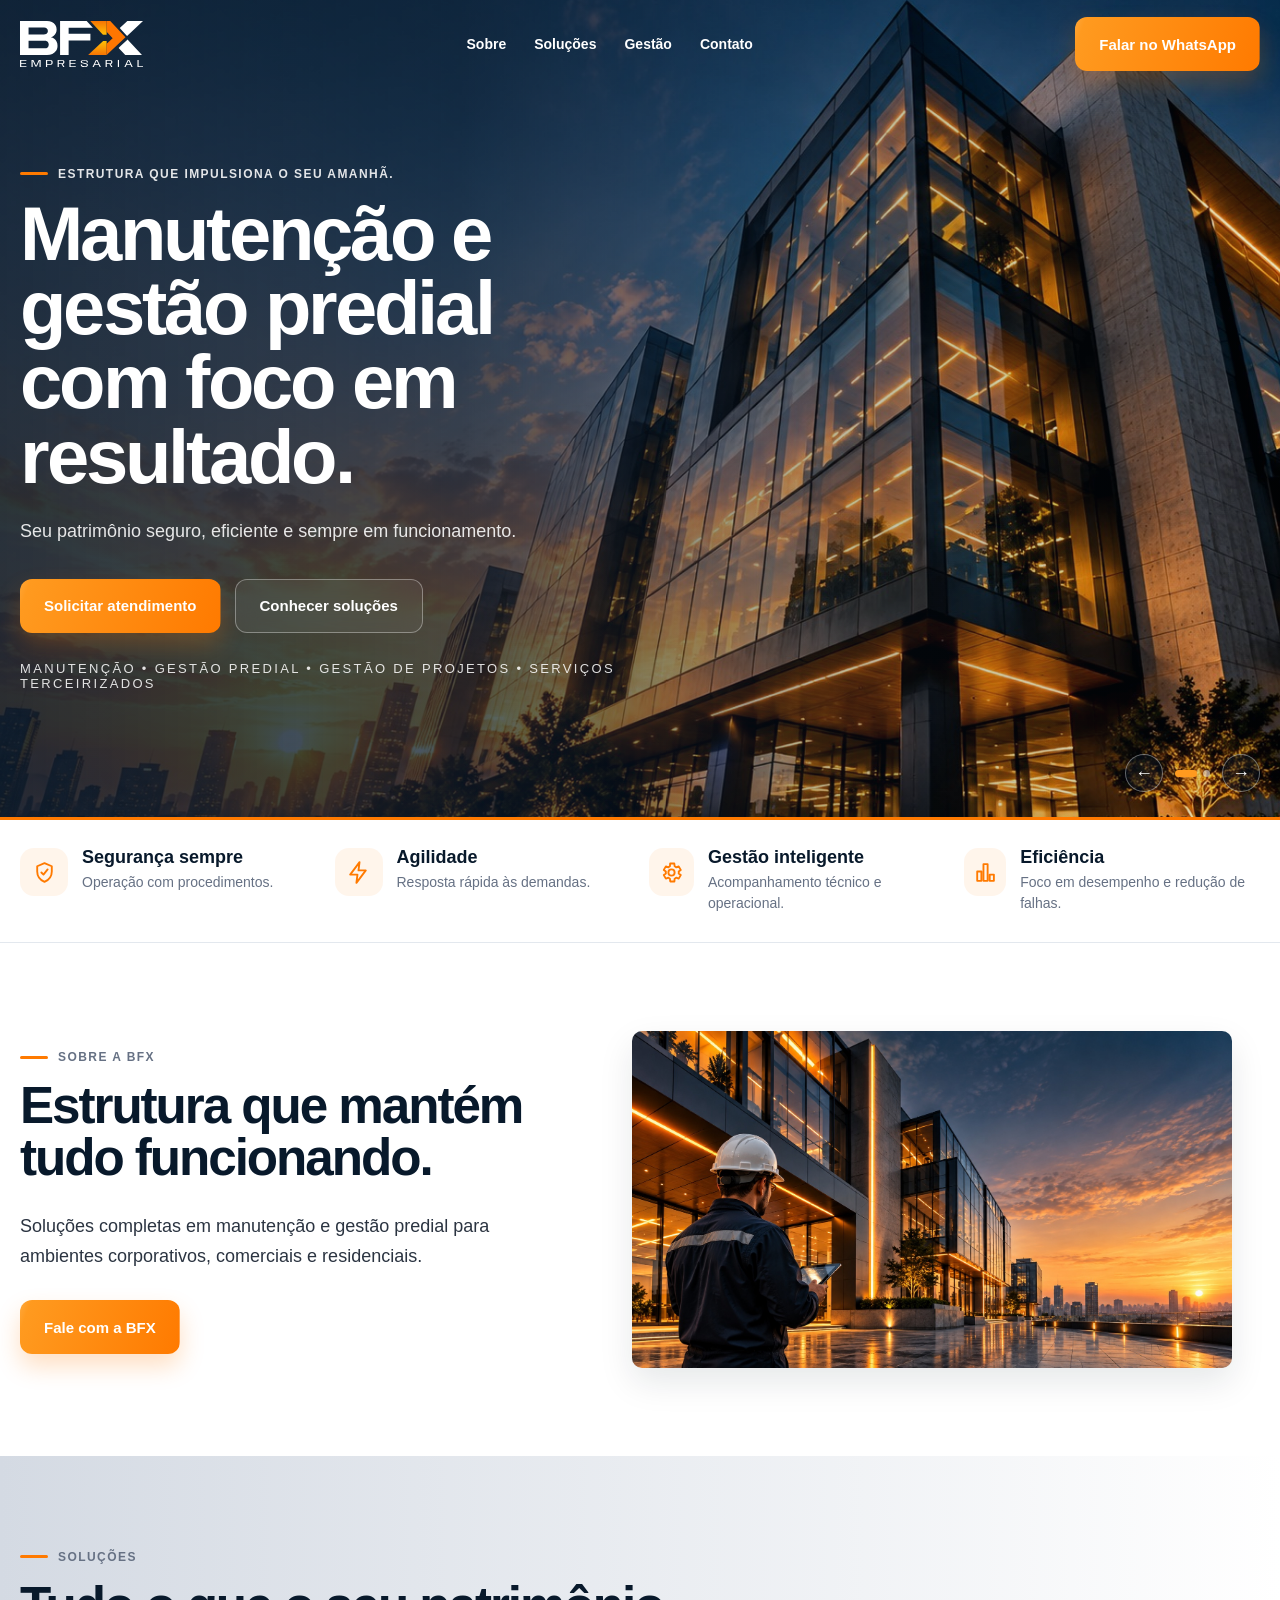
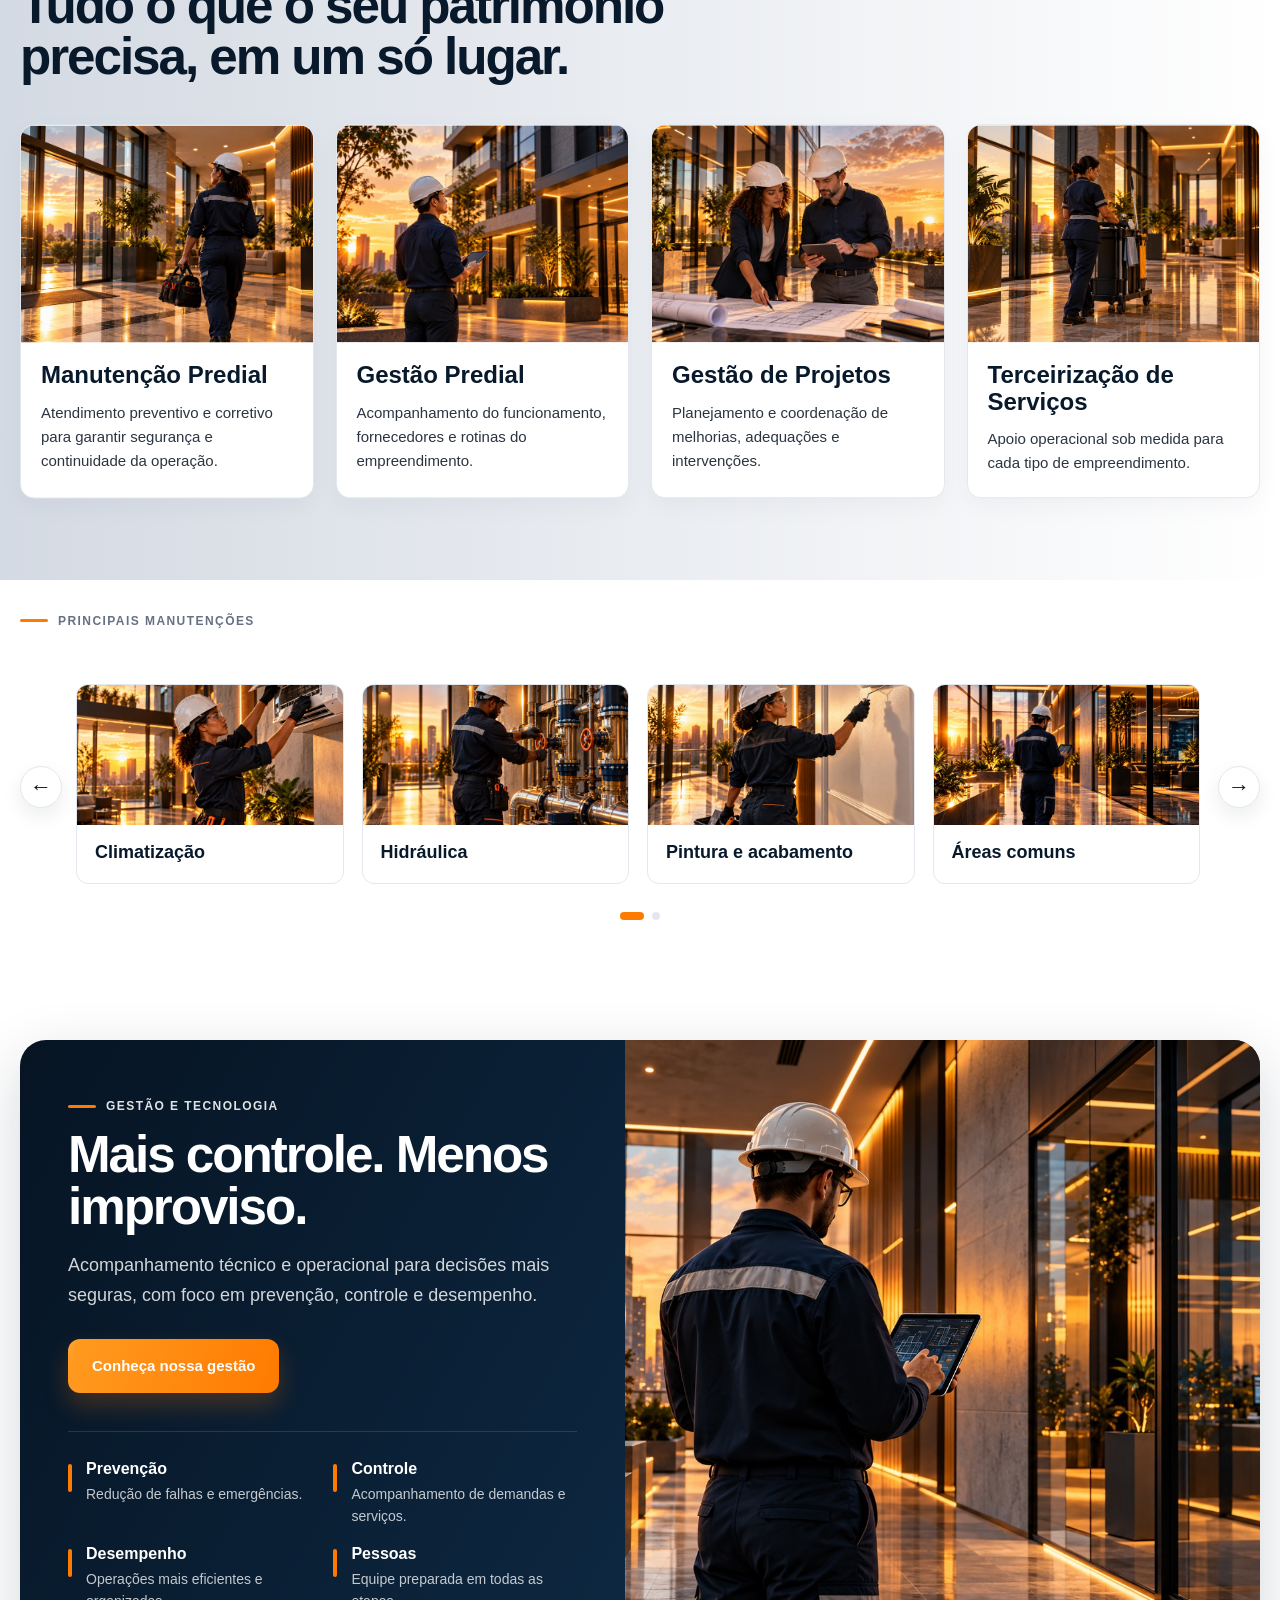
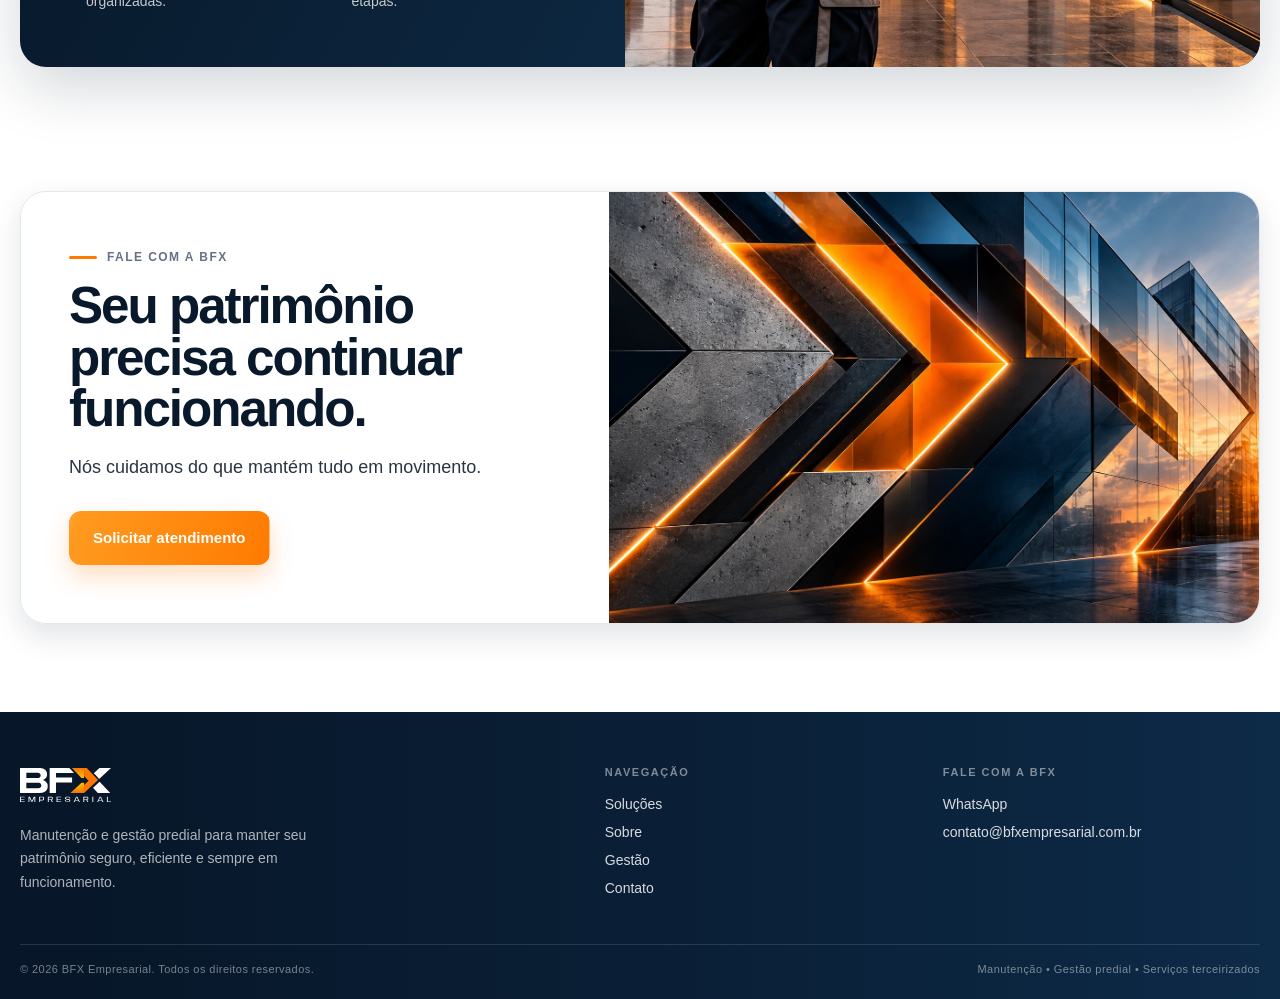
==== commit 32a068de: "Ajusta preview social da imagem do site" ====
--- a/index.html
+++ b/index.html
@@ -13,12 +13,17 @@
   <meta property="og:url" content="https://bfxempresarial.com.br/" />
   <meta property="og:title" content="BFX Empresarial" />
   <meta property="og:description" content="Manutenção, gestão predial, gestão de projetos e terceirização de serviços." />
-  <meta property="og:image" content="https://bfxempresarial.com.br/assets/image-preview.jpg" />
+  <meta property="og:image" content="https://bfxempresarial.com.br/assets/image-preview.jpg?v=20260927" />
+  <meta property="og:image:secure_url" content="https://bfxempresarial.com.br/assets/image-preview.jpg?v=20260927" />
+  <meta property="og:image:type" content="image/jpeg" />
+  <meta property="og:image:width" content="1672" />
+  <meta property="og:image:height" content="941" />
   <meta property="og:image:alt" content="BFX Empresarial — manutenção e gestão predial" />
   <meta name="twitter:card" content="summary_large_image" />
   <meta name="twitter:title" content="BFX Empresarial" />
   <meta name="twitter:description" content="Manutenção, gestão predial, gestão de projetos e terceirização de serviços." />
-  <meta name="twitter:image" content="https://bfxempresarial.com.br/assets/image-preview.jpg" />
+  <meta name="twitter:image" content="https://bfxempresarial.com.br/assets/image-preview.jpg?v=20260927" />
+  <meta name="twitter:image:alt" content="BFX Empresarial — manutenção e gestão predial" />
   <link rel="icon" href="assets/favicon.svg" type="image/svg+xml" />
   <link rel="preconnect" href="https://fonts.googleapis.com">
   <link rel="preconnect" href="https://fonts.gstatic.com" crossorigin>
@@ -321,11 +326,10 @@
 
   <div class="quote-modal" id="quote-modal" aria-hidden="true">
     <div class="quote-modal-backdrop" data-close-quote></div>
-    <div class="quote-dialog" role="dialog" aria-modal="true" aria-labelledby="quote-title">
+    <div class="quote-dialog" role="dialog" aria-modal="true" aria-label="Solicite um orçamento">
       <button class="quote-close" type="button" aria-label="Fechar" data-close-quote>×</button>
       <div class="quote-dialog-intro">
         <span class="eyebrow">Solicite um orçamento</span>
-        <h2 id="quote-title">Vamos cuidar do seu patrimônio.</h2>
         <p>Conte um pouco sobre sua necessidade e a equipe BFX entrará em contato.</p>
       </div>
       <form class="quote-form">
@@ -335,7 +339,7 @@
         <label>Como podemos ajudar?<textarea name="mensagem" rows="4" maxlength="800" spellcheck="true"></textarea></label>
         <label class="quote-antispam" aria-hidden="true">Empresa<input type="text" name="empresa" tabindex="-1" autocomplete="off"></label>
         <input type="hidden" name="started_at" value="">
-        <div class="cf-turnstile" data-sitekey="0x4AAAAAAFFlGY8YoVZcRsYg" data-action="quote" data-callback="bfxTurnstileSuccess" data-expired-callback="bfxTurnstileExpired" data-error-callback="bfxTurnstileError"></div>
+        <div class="cf-turnstile" data-sitekey="0x4AAAAAAFFlGY8YoVZcRsYg" data-theme="light" data-action="quote" data-callback="bfxTurnstileSuccess" data-expired-callback="bfxTurnstileExpired" data-error-callback="bfxTurnstileError"></div>
         <button class="btn btn-primary" type="submit">Enviar solicitação</button>
       </form>
       <p class="quote-antispam-message" role="alert" hidden>Não foi possível enviar agora. Tente novamente.</p>
--- a/styles.css
+++ b/styles.css
@@ -972,7 +972,6 @@
   background: var(--white);
   box-shadow: 0 24px 80px rgba(8,25,43,.28);
 }
-.quote-dialog h2 { font-size: clamp(30px, 4vw, 46px); max-width: 460px; }
 .quote-dialog > p { margin-top: 14px; font-size: 16px; }
 .quote-close {
   position: absolute; top: 14px; right: 18px; width: 38px; height: 38px;
@@ -1042,14 +1041,17 @@
 }
 
 @media (max-width: 820px) {
+  body.menu-open { overflow: hidden; }
   .desktop-cta { display: none; }
   .menu-toggle { display: block; }
   .main-nav {
     position: fixed;
     top: 78px;
+    bottom: auto;
     right: 0;
-    bottom: 0;
     width: min(86vw, 340px);
+    height: calc(100vh - 78px);
+    height: calc(100dvh - 78px);
     background: rgba(8,25,43,.98);
     border-radius: 24px 0 0 24px;
     padding: 28px 24px;
@@ -1070,6 +1072,9 @@
   }
   .mobile-cta { display: inline-flex; margin-top: 14px; }
   .main-nav a { color: var(--white); }
+  .site-header.scrolled .main-nav a { color: var(--white); }
+  .site-header.scrolled .main-nav a:not(.btn):hover,
+  .site-header.scrolled .main-nav a:not(.btn):focus-visible { color: var(--orange); }
   .main-nav a:not(.btn) {
     width: 100%;
     padding: 12px 0;
@@ -1109,18 +1114,16 @@
   .benefits-grid,
   .solutions-grid,
   .management-features { grid-template-columns: 1fr; }
-  .maintenance-carousel { display: block; }
+  .maintenance-carousel { display: flex; gap: 8px; }
   .maintenance-grid {
-    display: grid;
-    grid-template-columns: repeat(2, minmax(0, 1fr));
+    display: flex;
     gap: 12px;
-    overflow: visible;
-    scroll-snap-type: none;
+    overflow-x: auto;
+    overflow-y: hidden;
+    scroll-snap-type: x mandatory;
   }
-  .maintenance-grid .mini-service { flex: none; width: auto; }
+  .maintenance-grid .mini-service { flex: 0 0 min(82vw, 320px); width: auto; }
   .maintenance-grid .mini-service img { filter: none; opacity: 1; }
-  .maintenance-carousel > .carousel-arrow,
-  .maintenance-categories .carousel-dots { display: none; }
   .solution-card.reveal-on-scroll.is-visible,
   .solution-card.reveal-on-scroll.is-visible:hover {
     opacity: 1;
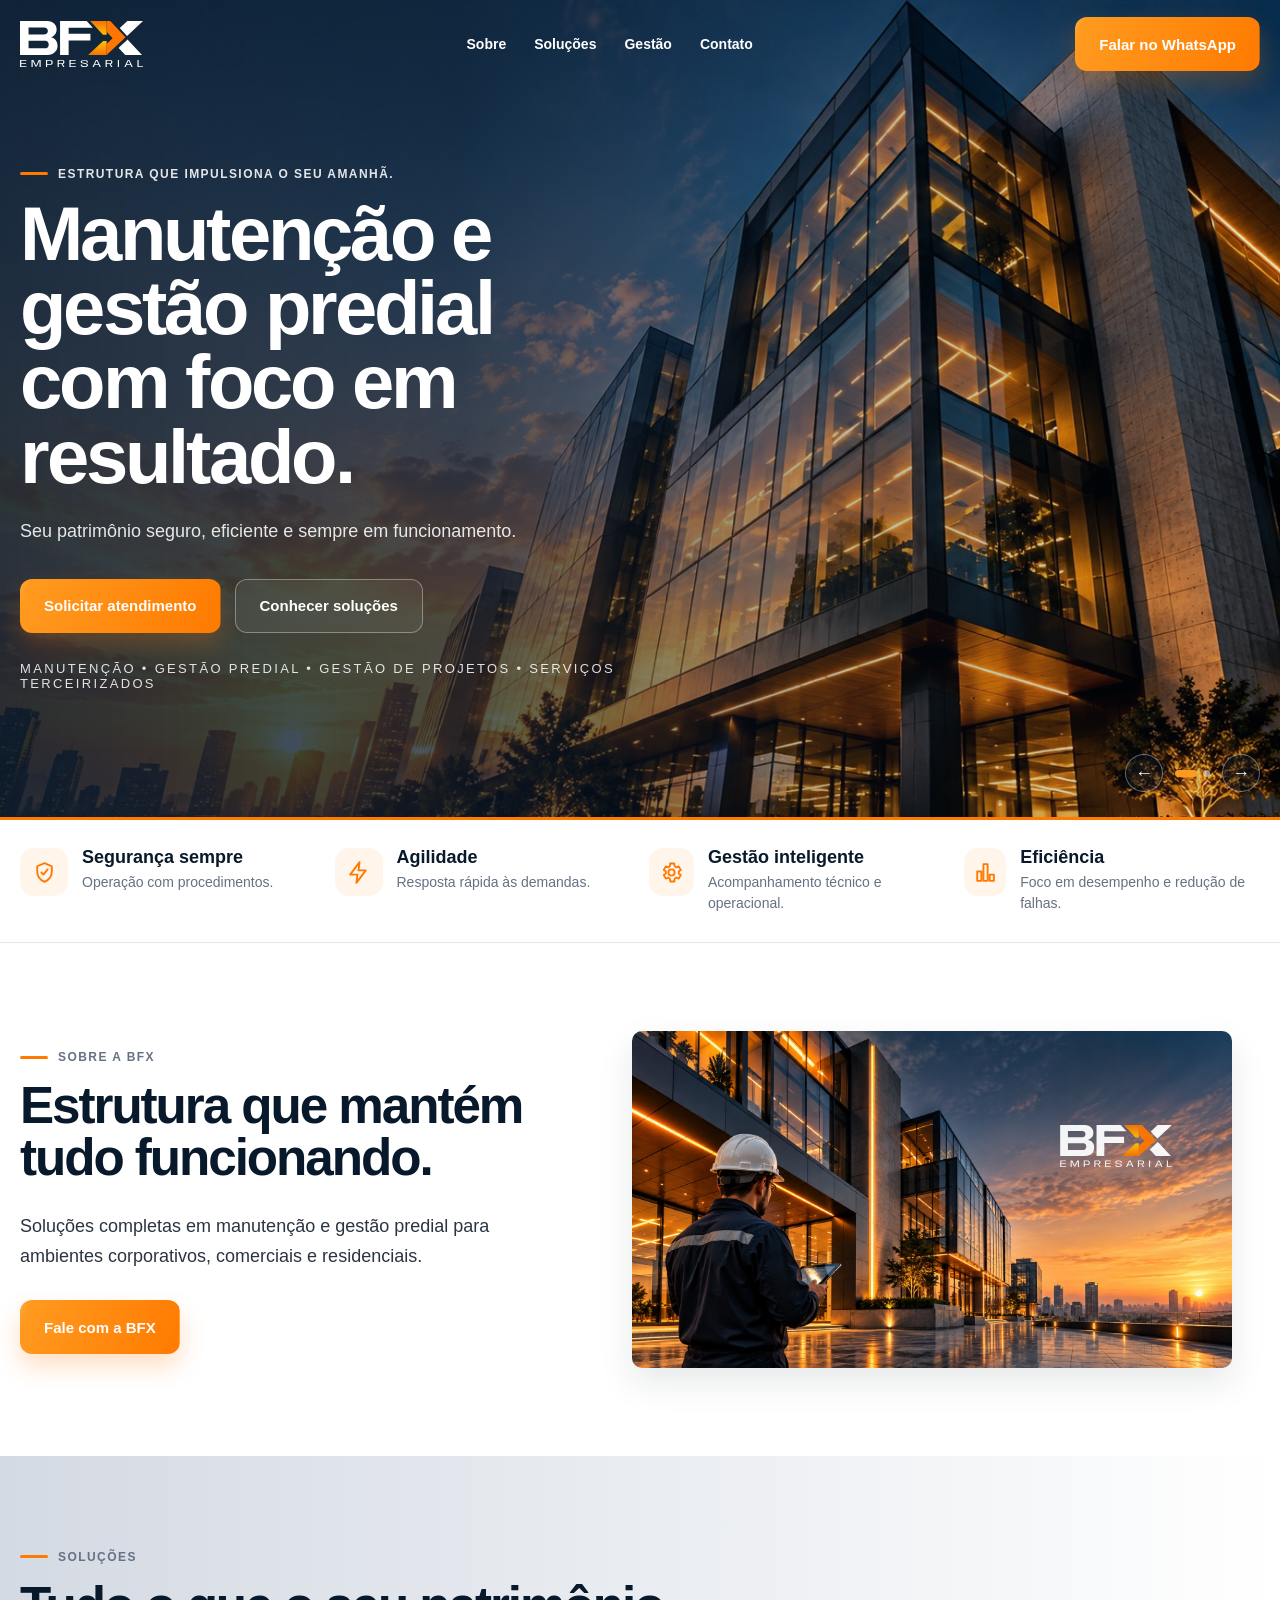
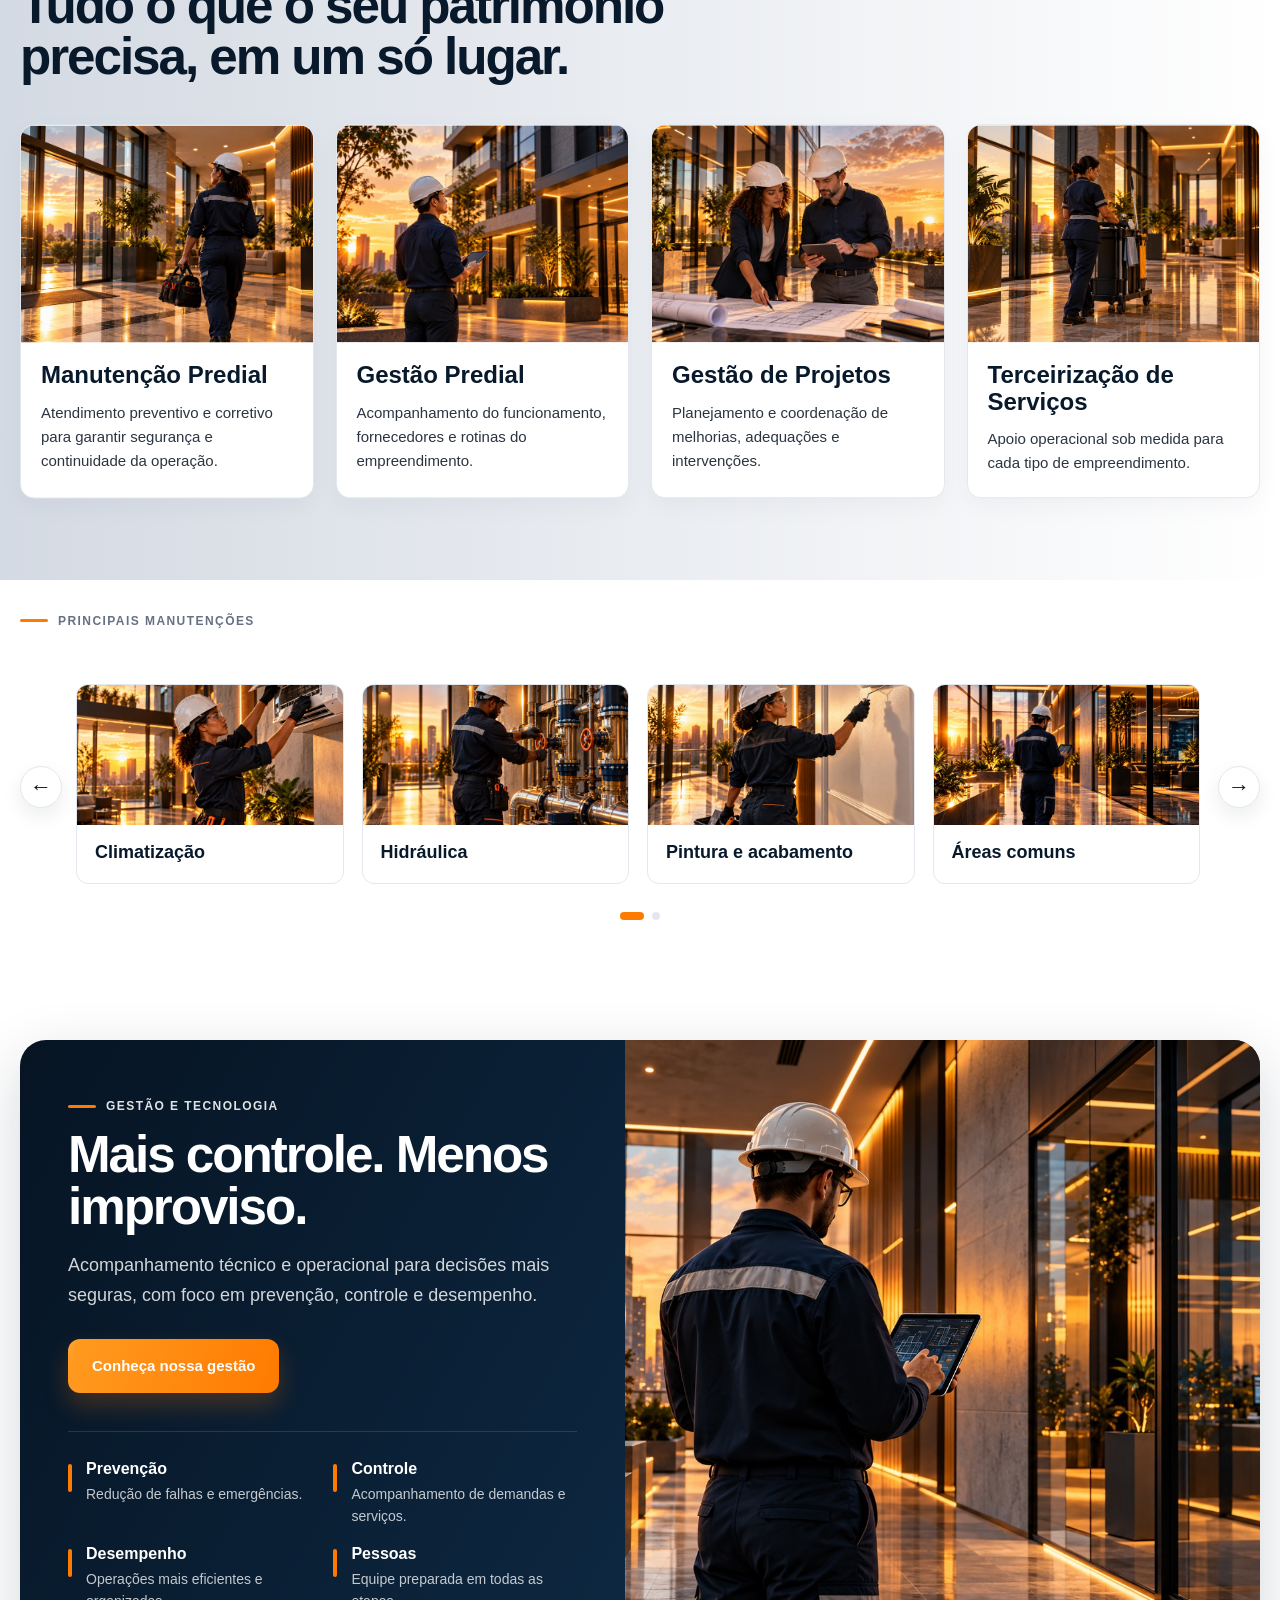
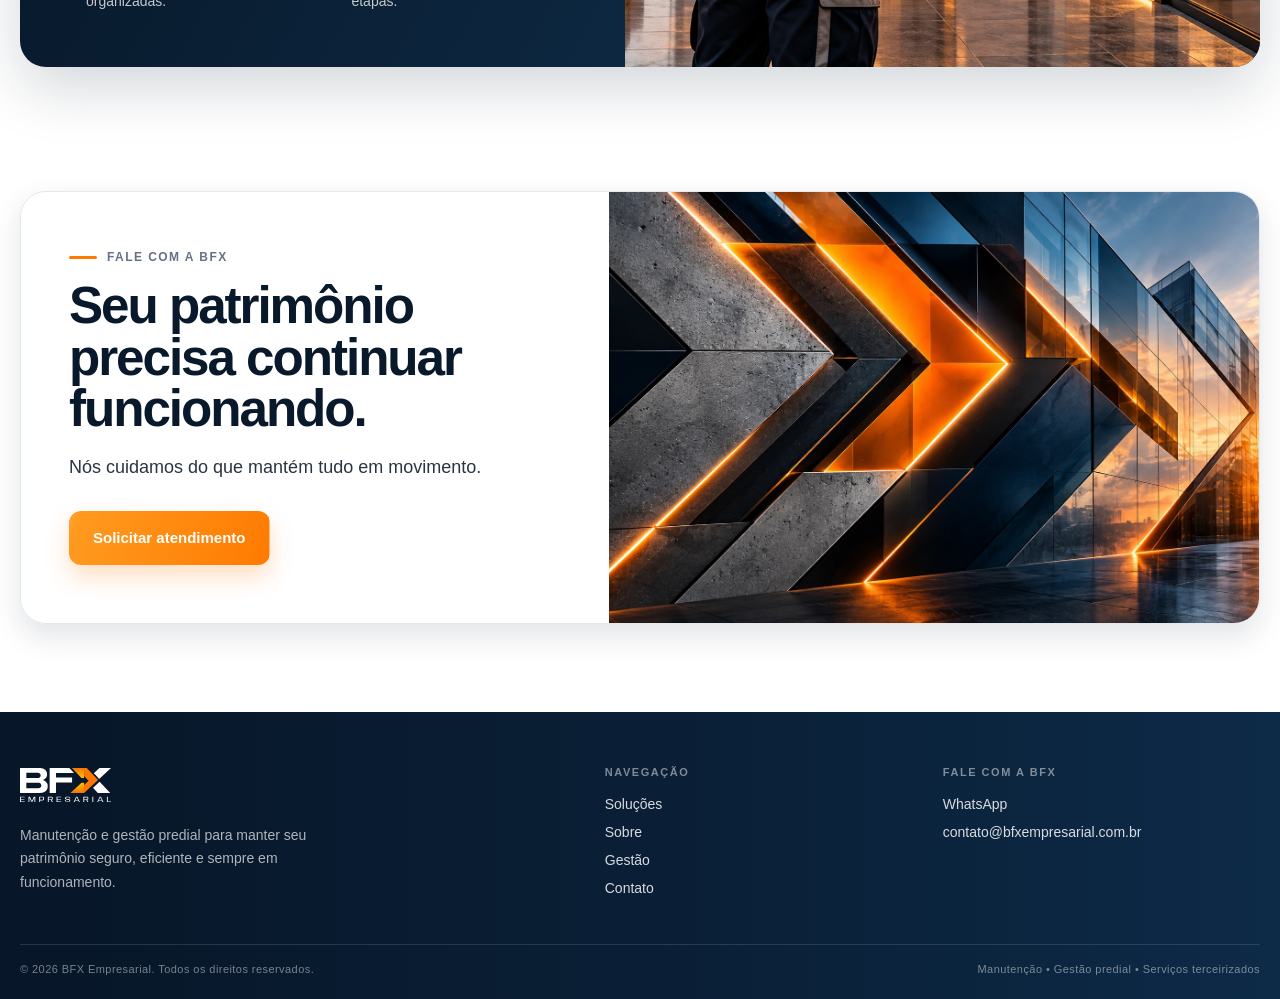
==== commit 4df53e08: "Deixa logo da seção Sobre fixo em branco" ====
--- a/index.html
+++ b/index.html
@@ -147,7 +147,7 @@
         </div>
         <div class="media-card media-card-offset">
           <img loading="lazy" decoding="async" src="assets/optimized/about-building.jpg" alt="Técnico acompanhando um edifício corporativo ao entardecer">
-          <img loading="lazy" decoding="async" class="about-hover-logo" src="assets/logo-bfx-light.svg" alt="BFX Empresarial">
+          <img loading="lazy" decoding="async" class="about-logo" src="assets/logo-bfx-dark.svg" alt="BFX Empresarial">
         </div>
       </div>
     </section>
--- a/styles.css
+++ b/styles.css
@@ -543,25 +543,17 @@
 .media-card img, .solution-image img, .management-media img, .cta-image img {
   width: 100%; height: 100%; object-fit: cover;
 }
-.media-card .about-hover-logo {
+.media-card .about-logo {
   position: absolute;
   z-index: 1;
   top: 28%;
   right: 10%;
   width: 112px;
   height: auto;
-  opacity: 0;
+  opacity: .94;
   object-fit: contain;
-  filter: brightness(0) invert(1);
-  transform: translateY(8px) scale(.88);
-  transition: opacity .35s ease, transform .55s cubic-bezier(.22,1,.36,1);
+  transform: translateY(0) scale(1);
   pointer-events: none;
-}
-@media (hover: hover) and (pointer: fine) {
-  .media-card:hover .about-hover-logo {
-    opacity: .94;
-    transform: translateY(0) scale(1);
-  }
 }
 .media-card-offset {
   margin-inline: 28px;
@@ -1133,7 +1125,6 @@
   .hero-actions,
   .cta-actions { flex-direction: column; align-items: stretch; }
   .media-card-offset { margin-inline: 0; }
-  .media-card .about-hover-logo { display: none; }
   .management-copy,
   .cta-copy { padding: 34px 24px; }
   .solution-body h3 { font-size: 22px; }
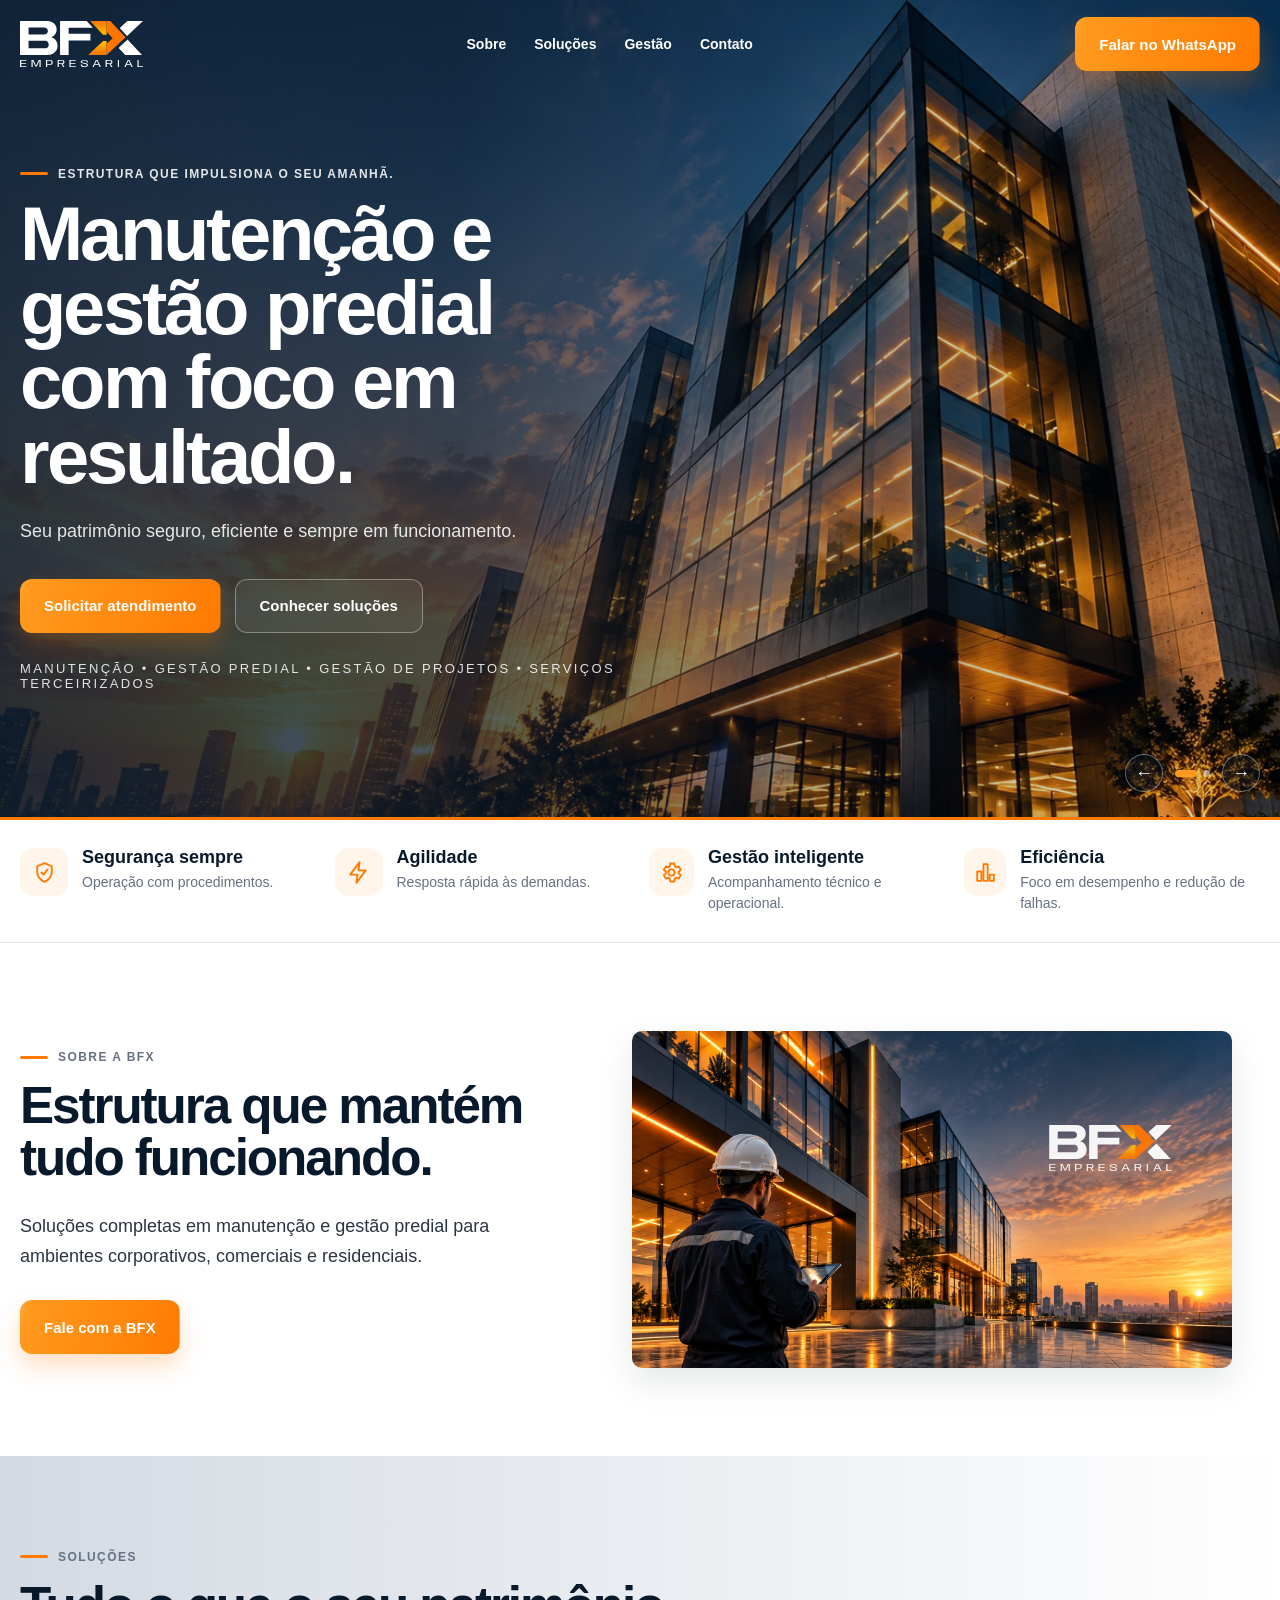
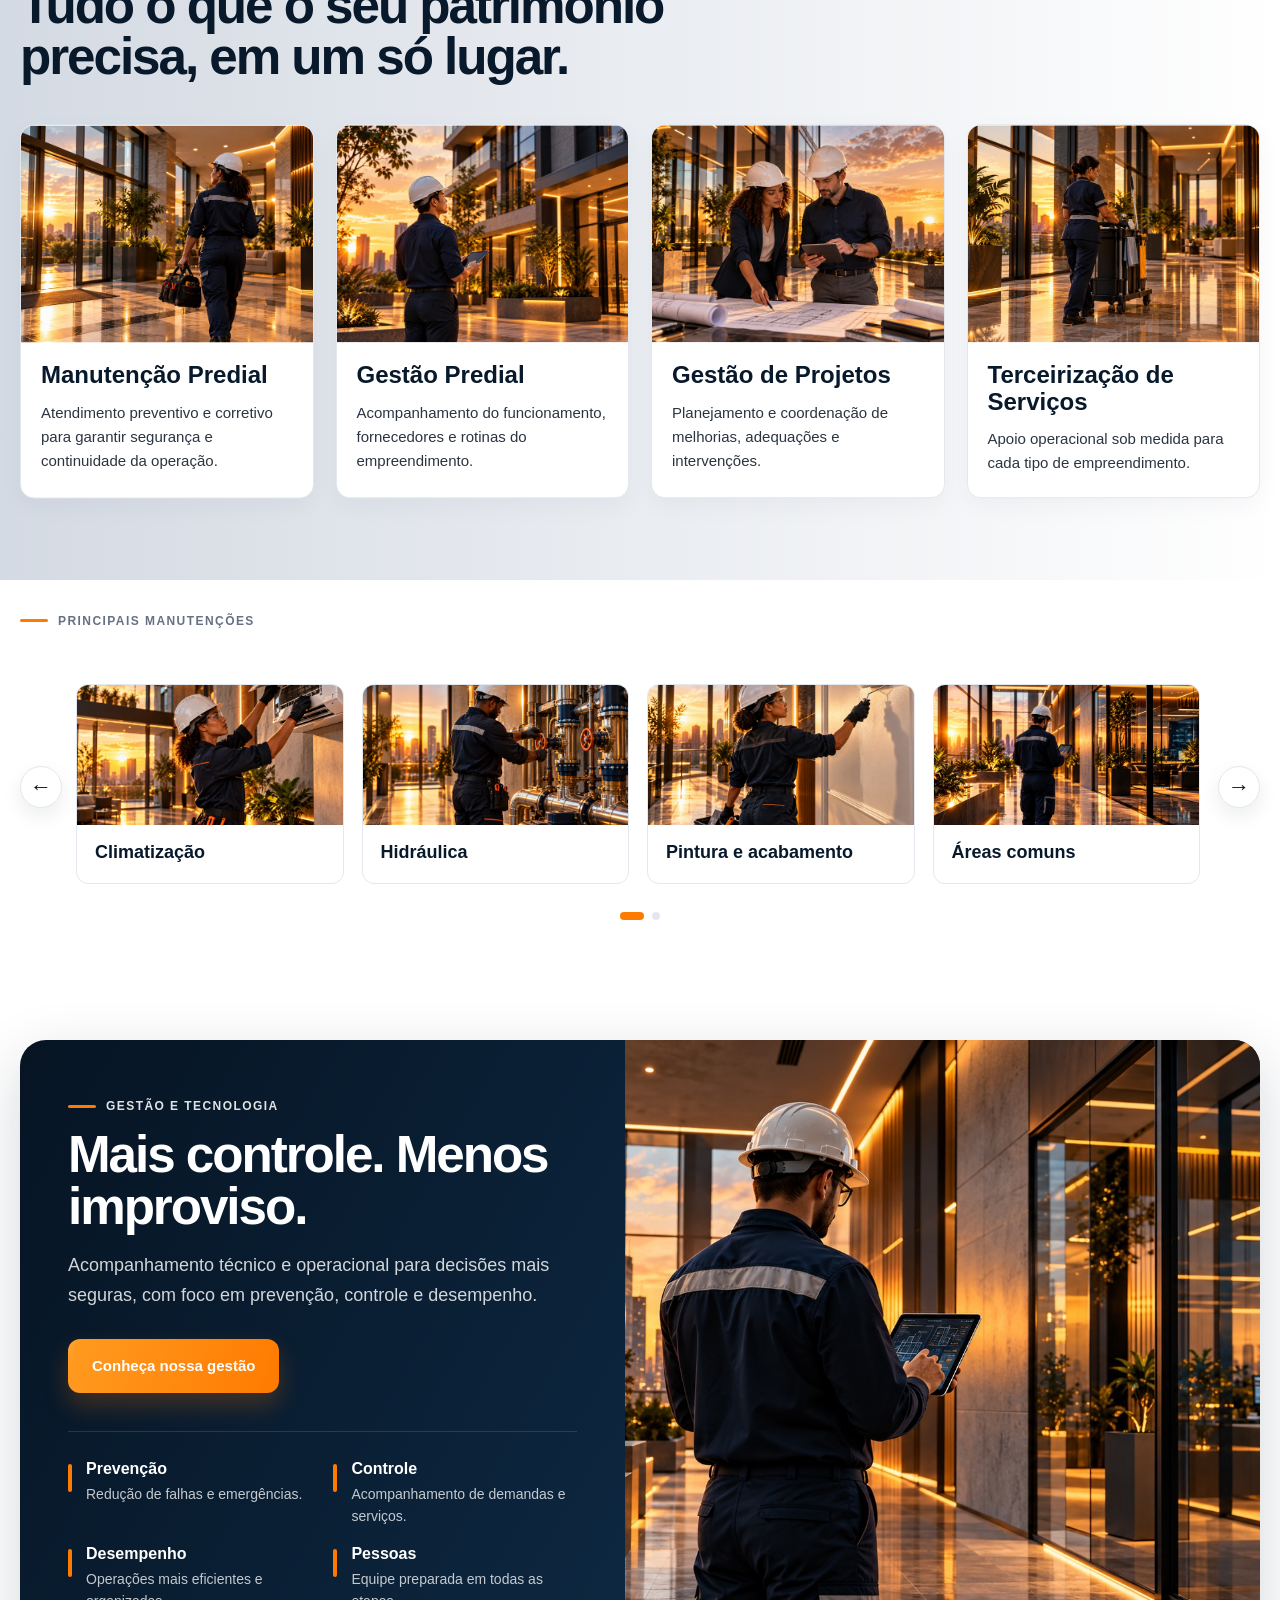
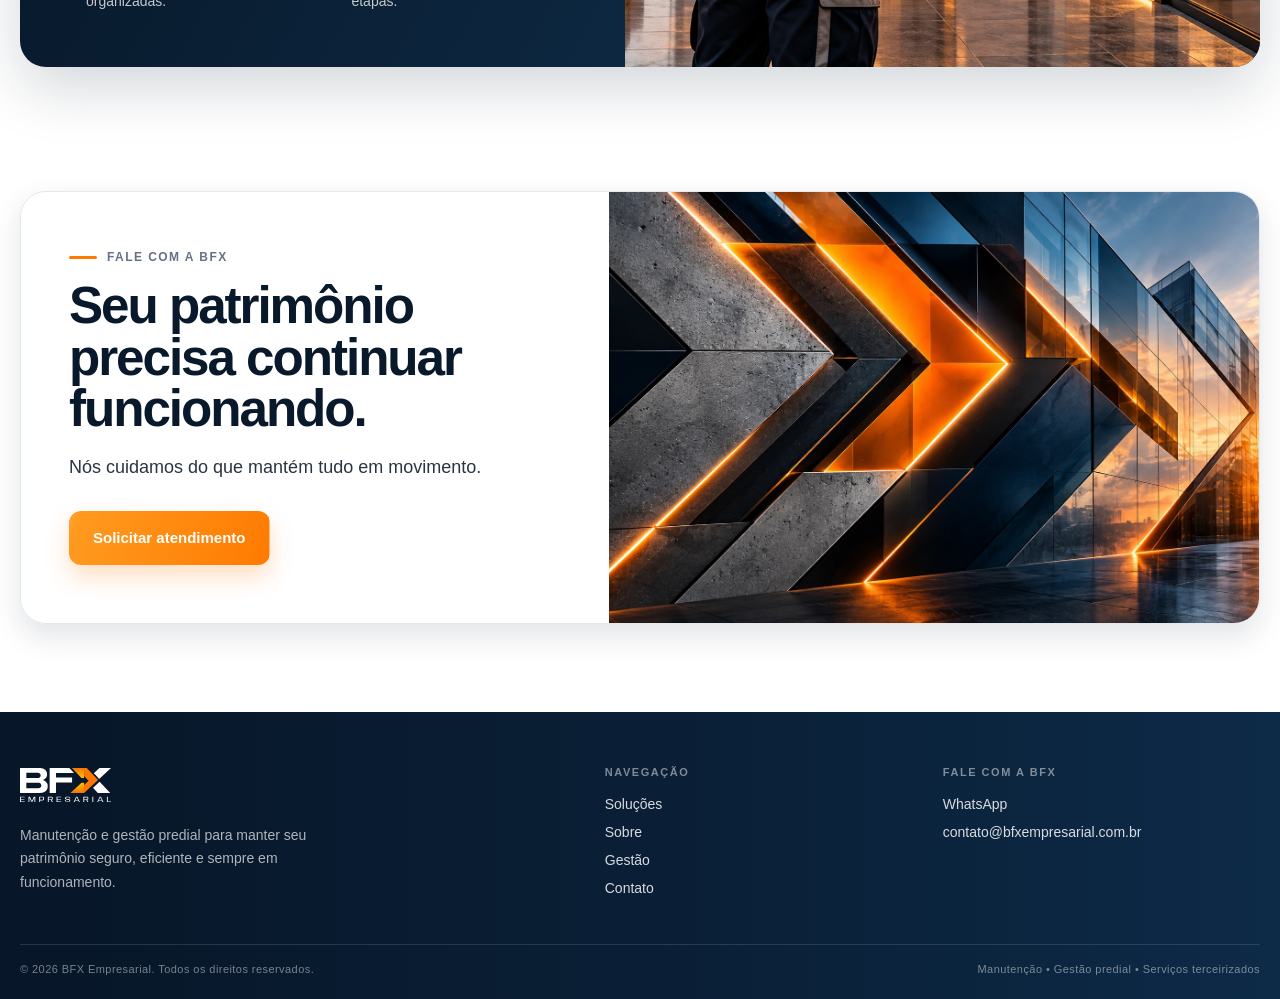
==== commit 6040a26a: "Corrige imagem de preview para compartilhamento" ====
--- a/index.html
+++ b/index.html
@@ -13,8 +13,11 @@
   <meta property="og:url" content="https://bfxempresarial.com.br/" />
   <meta property="og:title" content="BFX Empresarial" />
   <meta property="og:description" content="Manutenção, gestão predial, gestão de projetos e terceirização de serviços." />
-  <meta property="og:image" content="https://bfxempresarial.com.br/assets/image-preview.jpg?v=20260927" />
-  <meta property="og:image:secure_url" content="https://bfxempresarial.com.br/assets/image-preview.jpg?v=20260927" />
+  <meta property="og:site_name" content="BFX Empresarial" />
+  <meta property="og:locale" content="pt_BR" />
+  <meta property="og:image" content="https://bfxempresarial.com.br/assets/og-image.jpg" />
+  <meta property="og:image:url" content="https://bfxempresarial.com.br/assets/og-image.jpg" />
+  <meta property="og:image:secure_url" content="https://bfxempresarial.com.br/assets/og-image.jpg" />
   <meta property="og:image:type" content="image/jpeg" />
   <meta property="og:image:width" content="1672" />
   <meta property="og:image:height" content="941" />
@@ -22,7 +25,7 @@
   <meta name="twitter:card" content="summary_large_image" />
   <meta name="twitter:title" content="BFX Empresarial" />
   <meta name="twitter:description" content="Manutenção, gestão predial, gestão de projetos e terceirização de serviços." />
-  <meta name="twitter:image" content="https://bfxempresarial.com.br/assets/image-preview.jpg?v=20260927" />
+  <meta name="twitter:image" content="https://bfxempresarial.com.br/assets/og-image.jpg" />
   <meta name="twitter:image:alt" content="BFX Empresarial — manutenção e gestão predial" />
   <link rel="icon" href="assets/favicon.svg" type="image/svg+xml" />
   <link rel="preconnect" href="https://fonts.googleapis.com">
--- a/styles.css
+++ b/styles.css
@@ -548,7 +548,7 @@
   z-index: 1;
   top: 28%;
   right: 10%;
-  width: 112px;
+  width: 123px;
   height: auto;
   opacity: .94;
   object-fit: contain;
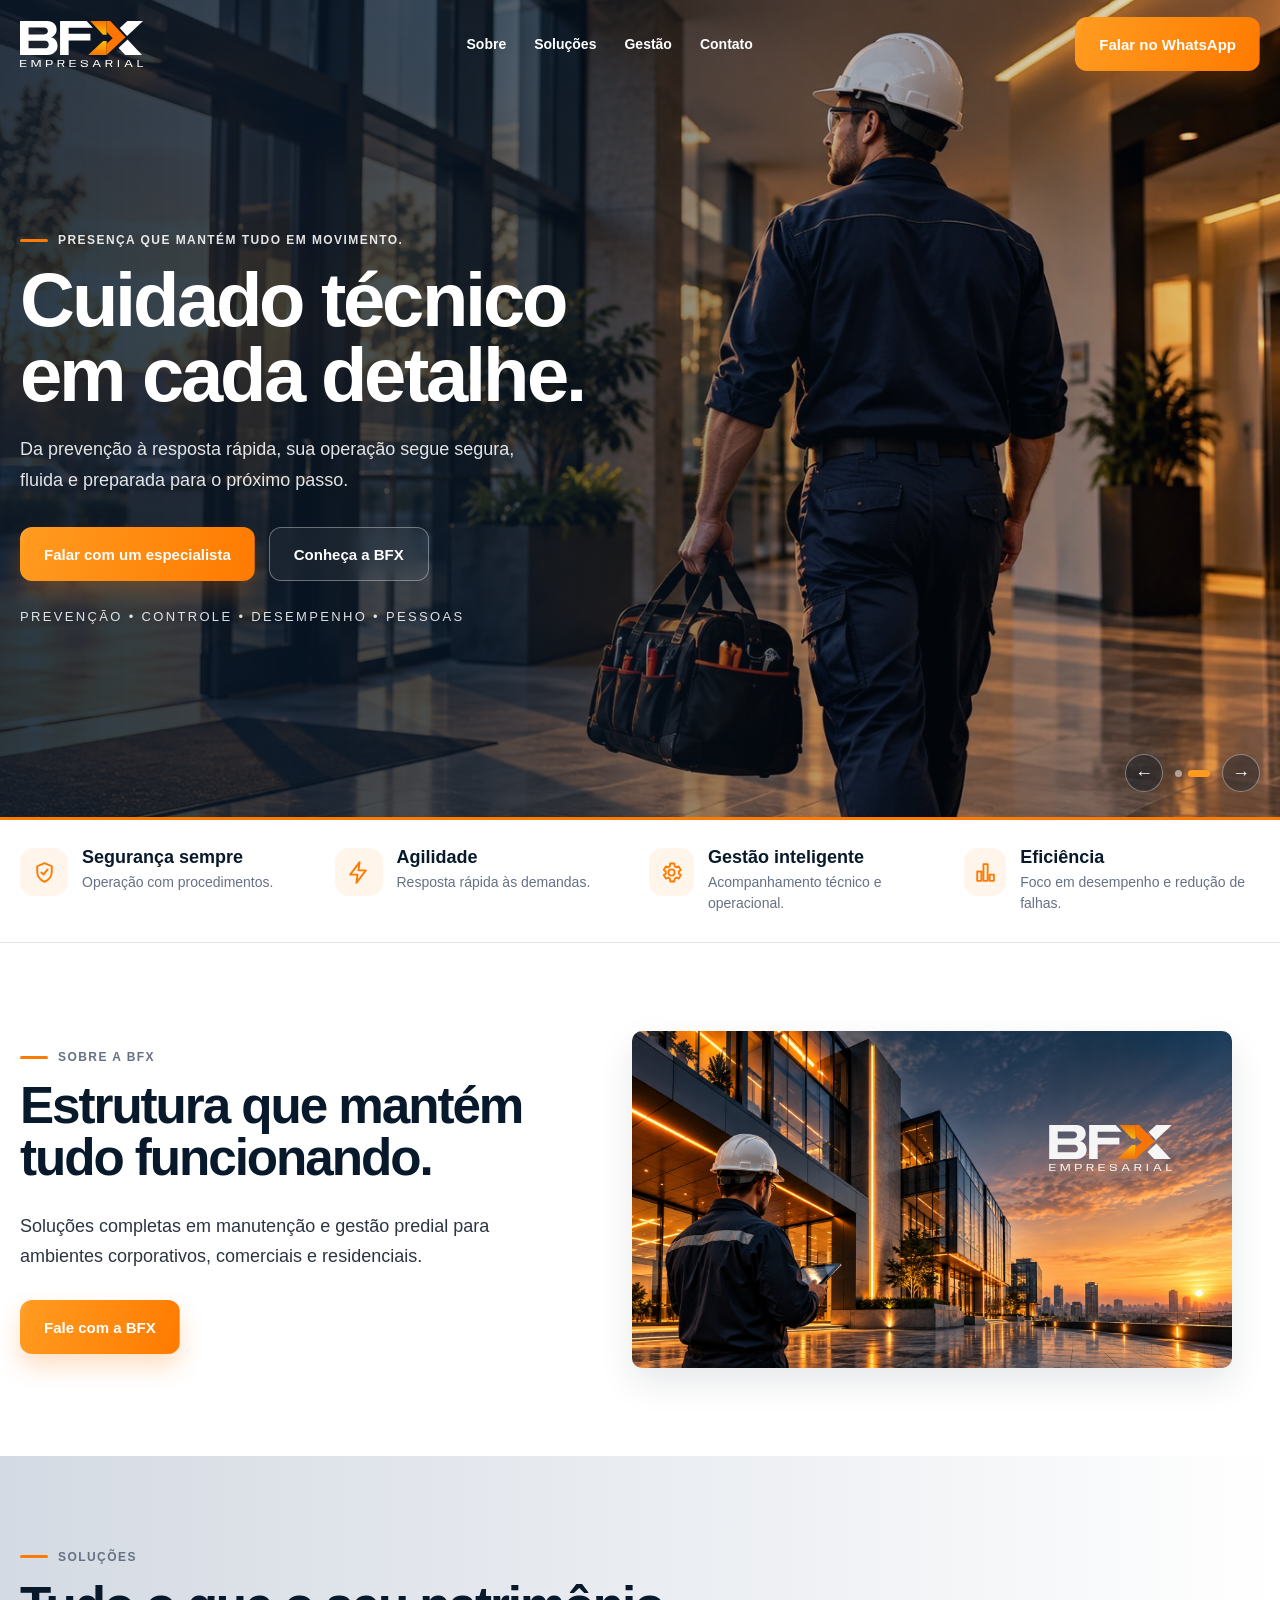
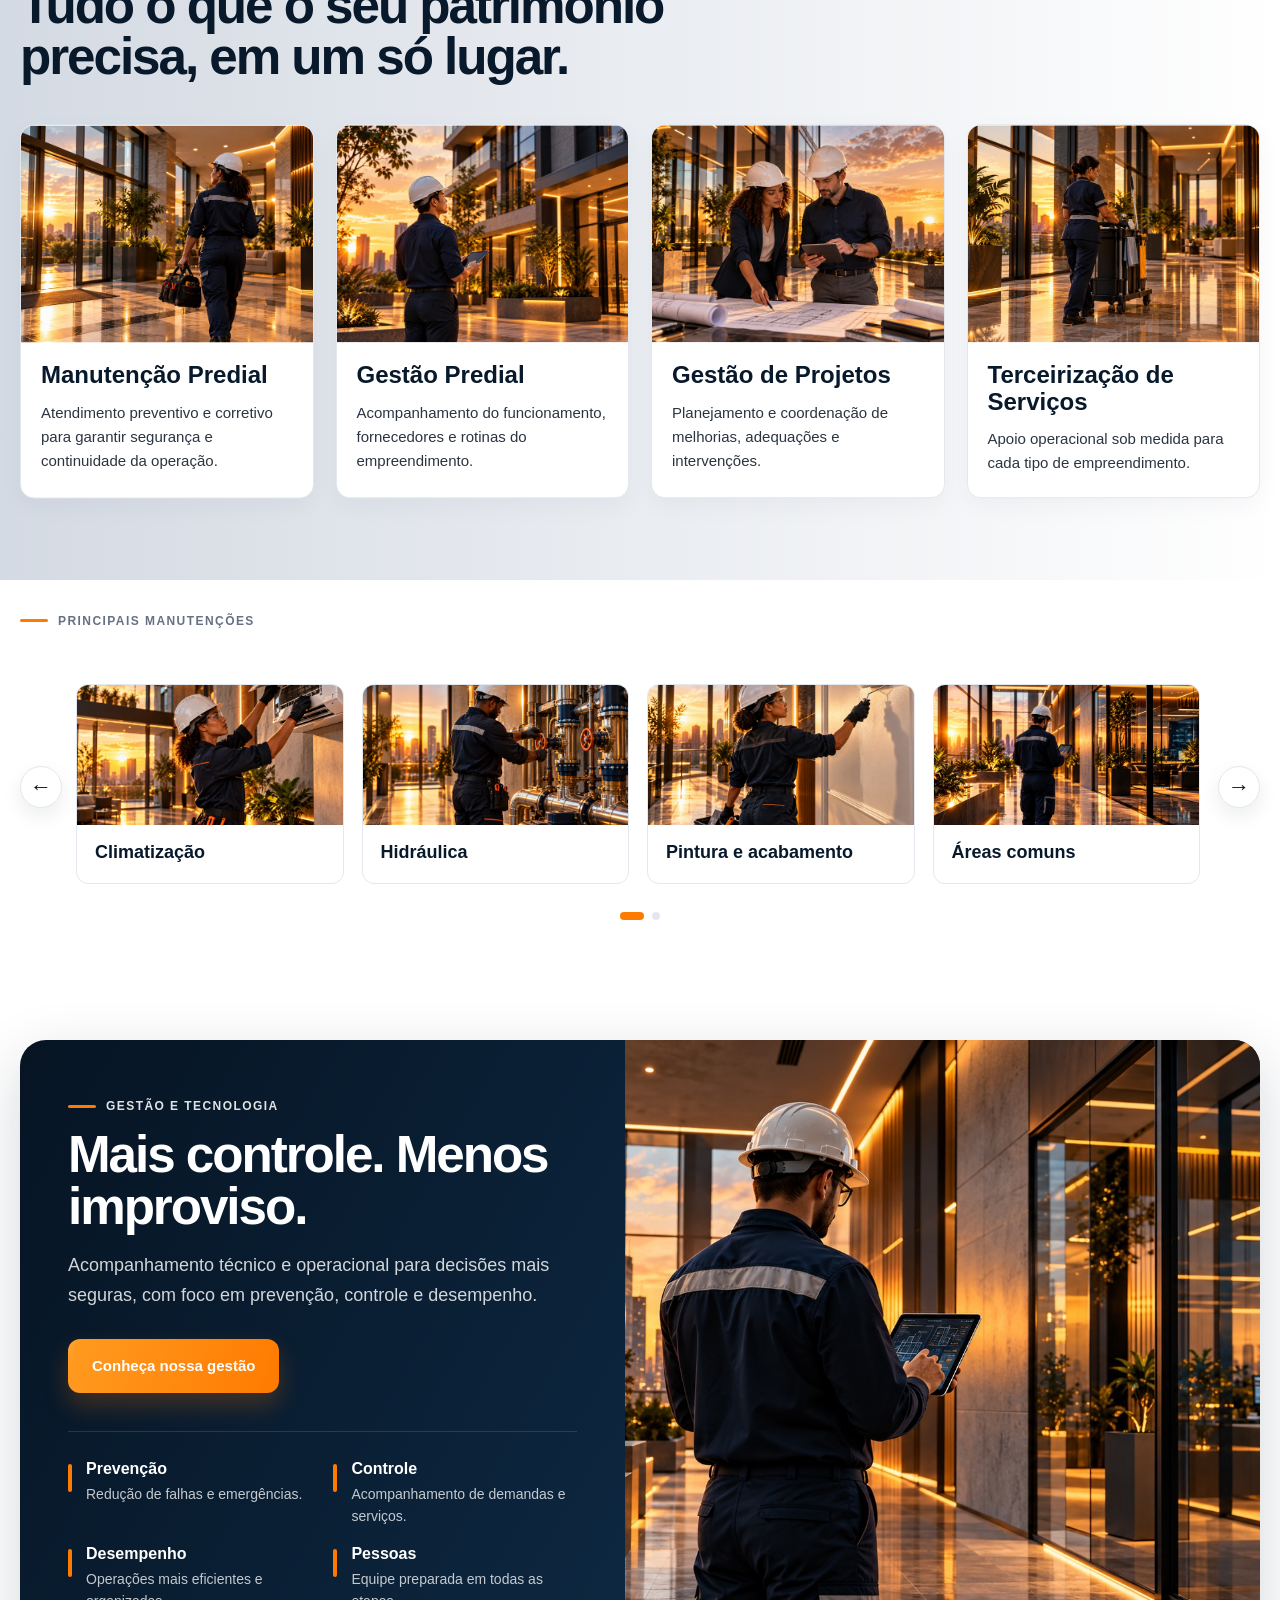
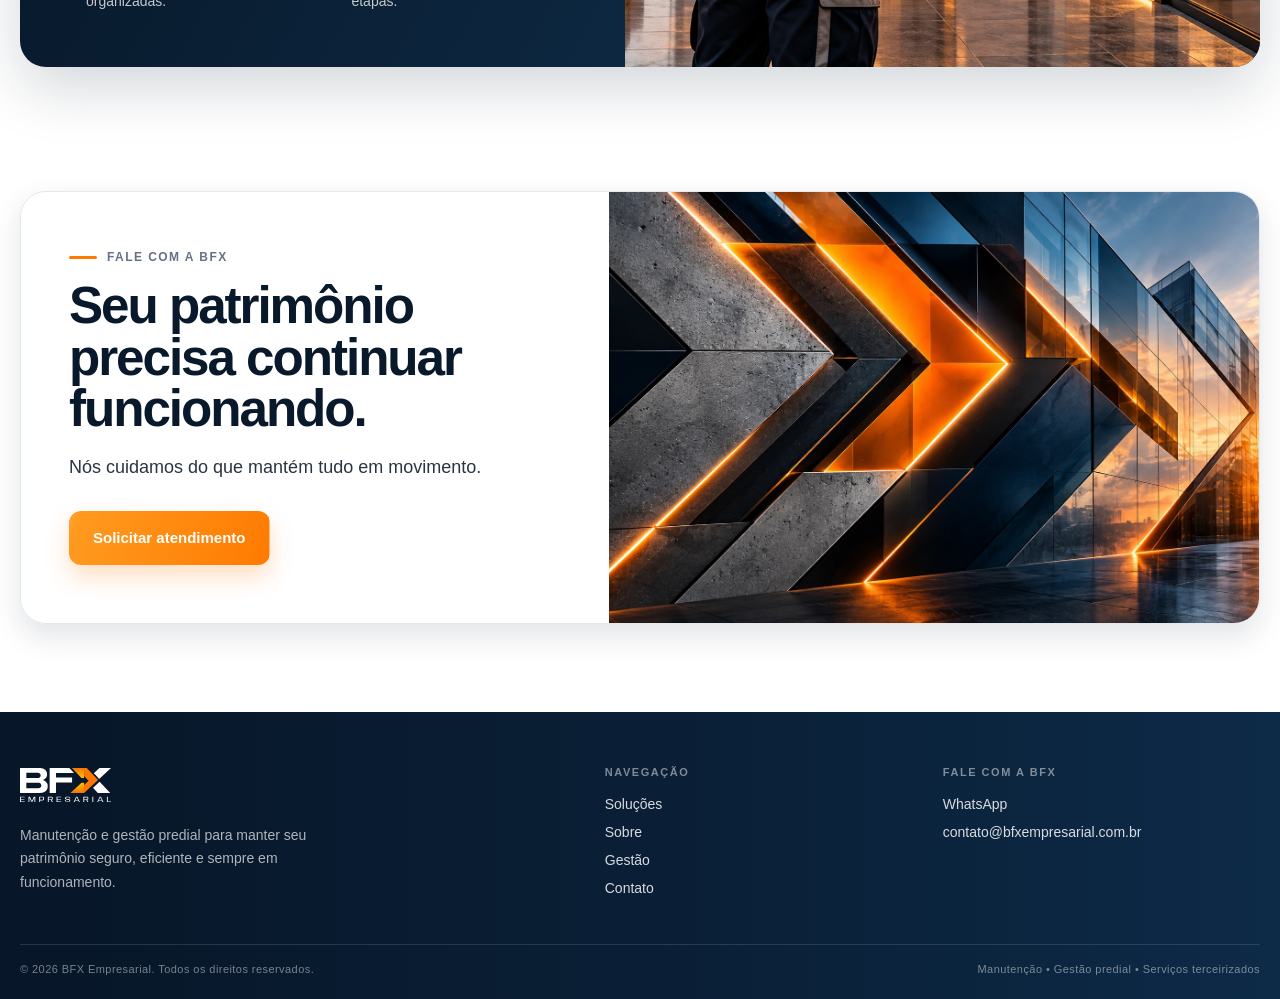
==== commit 50e4cf6d: "Ajusta abertura e quebra do hero" ====
--- a/index.html
+++ b/index.html
@@ -32,7 +32,7 @@
   <link rel="preconnect" href="https://fonts.gstatic.com" crossorigin>
   <link href="https://fonts.googleapis.com/css2?family=Montserrat:wght@400;500;600;700;800&display=swap" rel="stylesheet">
   <script src="https://challenges.cloudflare.com/turnstile/v0/api.js" async defer></script>
-  <link rel="stylesheet" href="styles.css" />
+  <link rel="stylesheet" href="styles.css?v=20260928-hero-order" />
 </head>
 <body>
   <header class="site-header" id="topo">
@@ -60,8 +60,8 @@
 
   <main>
     <section class="hero hero-carousel" data-hero-carousel aria-roledescription="carousel" aria-label="Destaques da BFX">
-      <div class="hero-slide is-active" data-hero-slide>
-        <div class="hero-bg"><img loading="eager" fetchpriority="high" decoding="async" src="assets/optimized/hero-building.jpg" alt="Edifício corporativo ao entardecer"></div>
+      <div class="hero-slide" data-hero-slide>
+        <div class="hero-bg"><img loading="lazy" decoding="async" src="assets/optimized/hero-building.jpg" alt="Edifício corporativo ao entardecer"></div>
         <div class="hero-overlay"></div>
         <div class="container hero-content">
           <div class="hero-copy">
@@ -76,13 +76,13 @@
           </div>
         </div>
       </div>
-      <div class="hero-slide" data-hero-slide>
-        <div class="hero-bg"><img loading="eager" decoding="async" src="assets/optimized/hero-maintenance.jpg" alt="Técnico da BFX entrando em um edifício corporativo"></div>
+      <div class="hero-slide is-active" data-hero-slide>
+        <div class="hero-bg"><img loading="eager" fetchpriority="high" decoding="async" src="assets/optimized/hero-maintenance.jpg" alt="Técnico da BFX entrando em um edifício corporativo"></div>
         <div class="hero-overlay hero-overlay-secondary"></div>
         <div class="container hero-content">
           <div class="hero-copy">
             <span class="eyebrow eyebrow-light">Presença que mantém tudo em movimento.</span>
-            <h1>Cuidado técnico em cada detalhe.</h1>
+            <h1 data-hero-lines="Cuidado técnico|em cada detalhe.">Cuidado técnico em cada detalhe.</h1>
             <p>Da prevenção à resposta rápida, sua operação segue segura, fluida e preparada para o próximo passo.</p>
             <div class="hero-actions">
               <a class="btn btn-primary js-open-quote" href="#contato">Falar com um especialista</a>
@@ -356,6 +356,6 @@
     </div>
   </div>
 
-  <script src="script.js"></script>
+  <script src="script.js?v=20260928-hero-order"></script>
 </body>
 </html>
--- a/styles.css
+++ b/styles.css
@@ -303,6 +303,7 @@
   display: inline-block;
   white-space: nowrap;
 }
+.hero-copy h1 .hero-line { display: block; }
 .hero-slide.is-active .hero-copy h1 .hero-letter {
   animation: lettering-in .72s cubic-bezier(.22,1,.36,1) forwards;
   animation-delay: calc(120ms + (var(--letter-index) * 28ms));
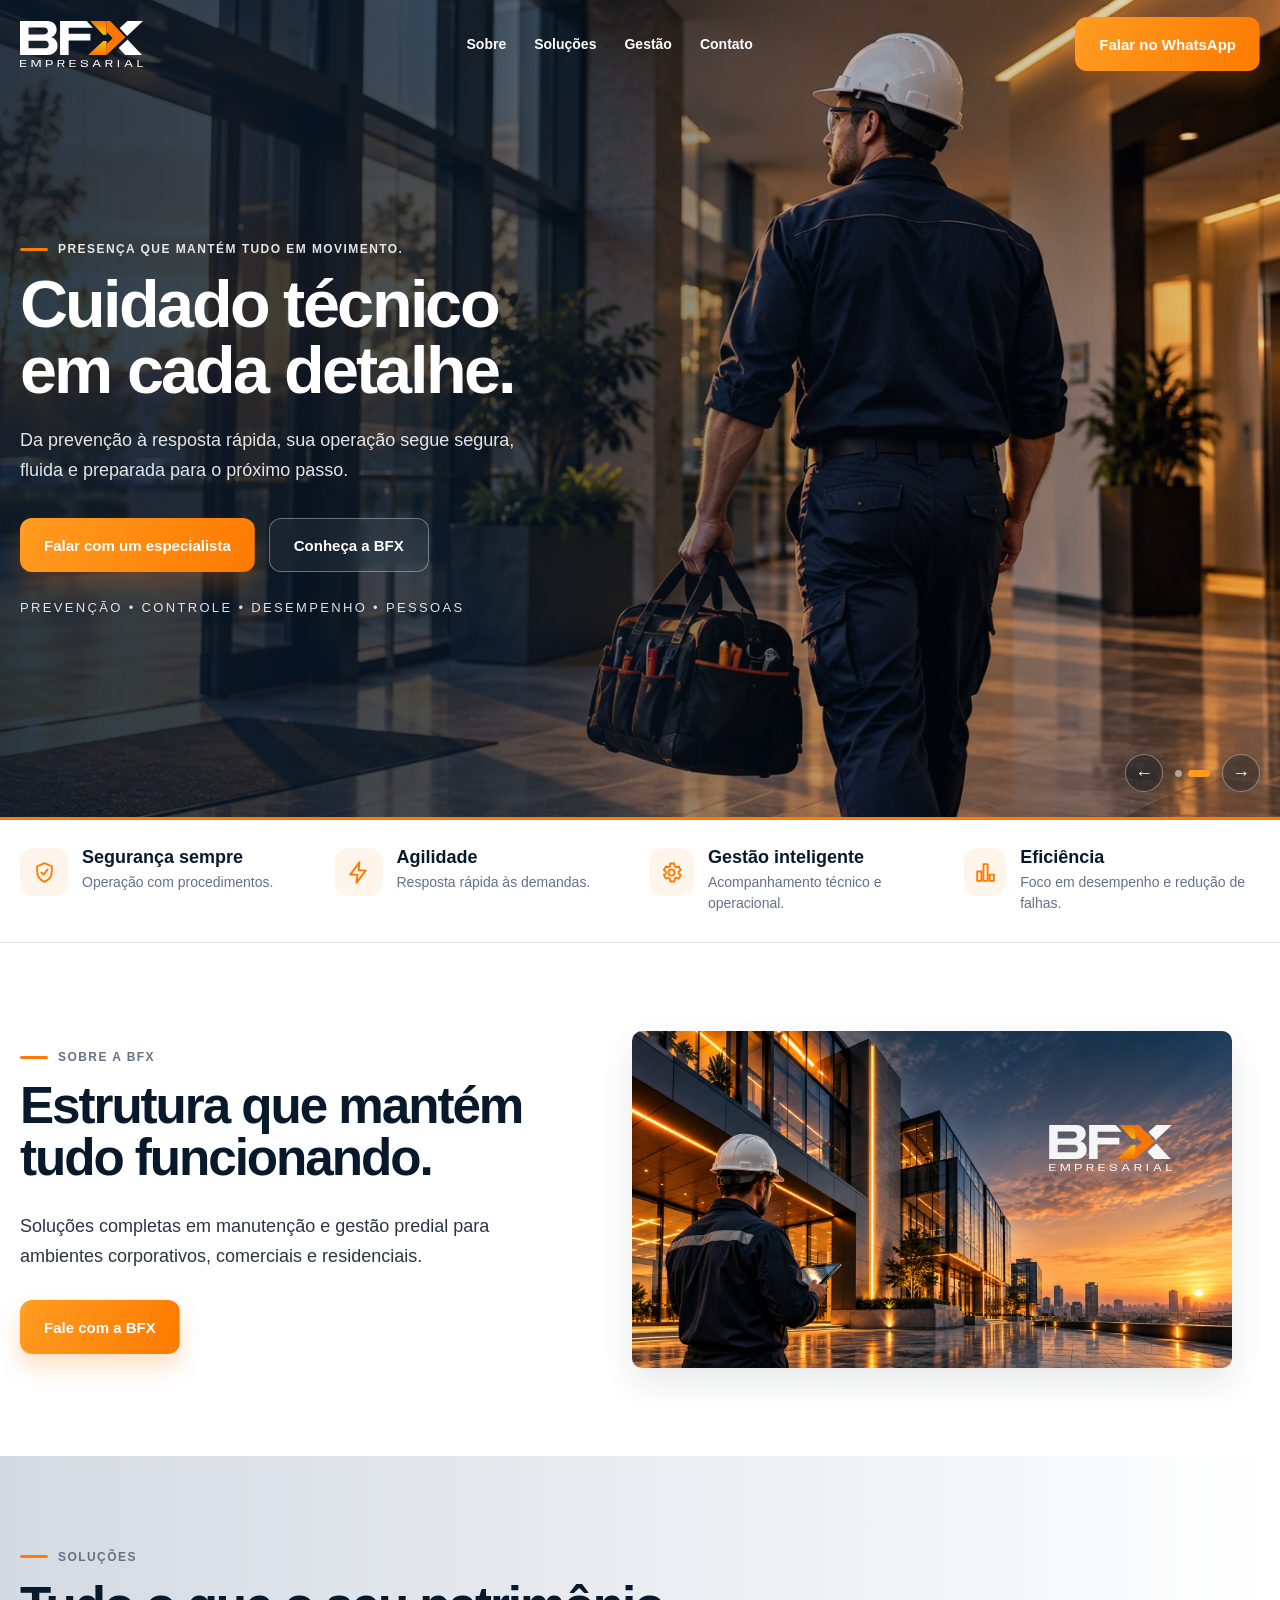
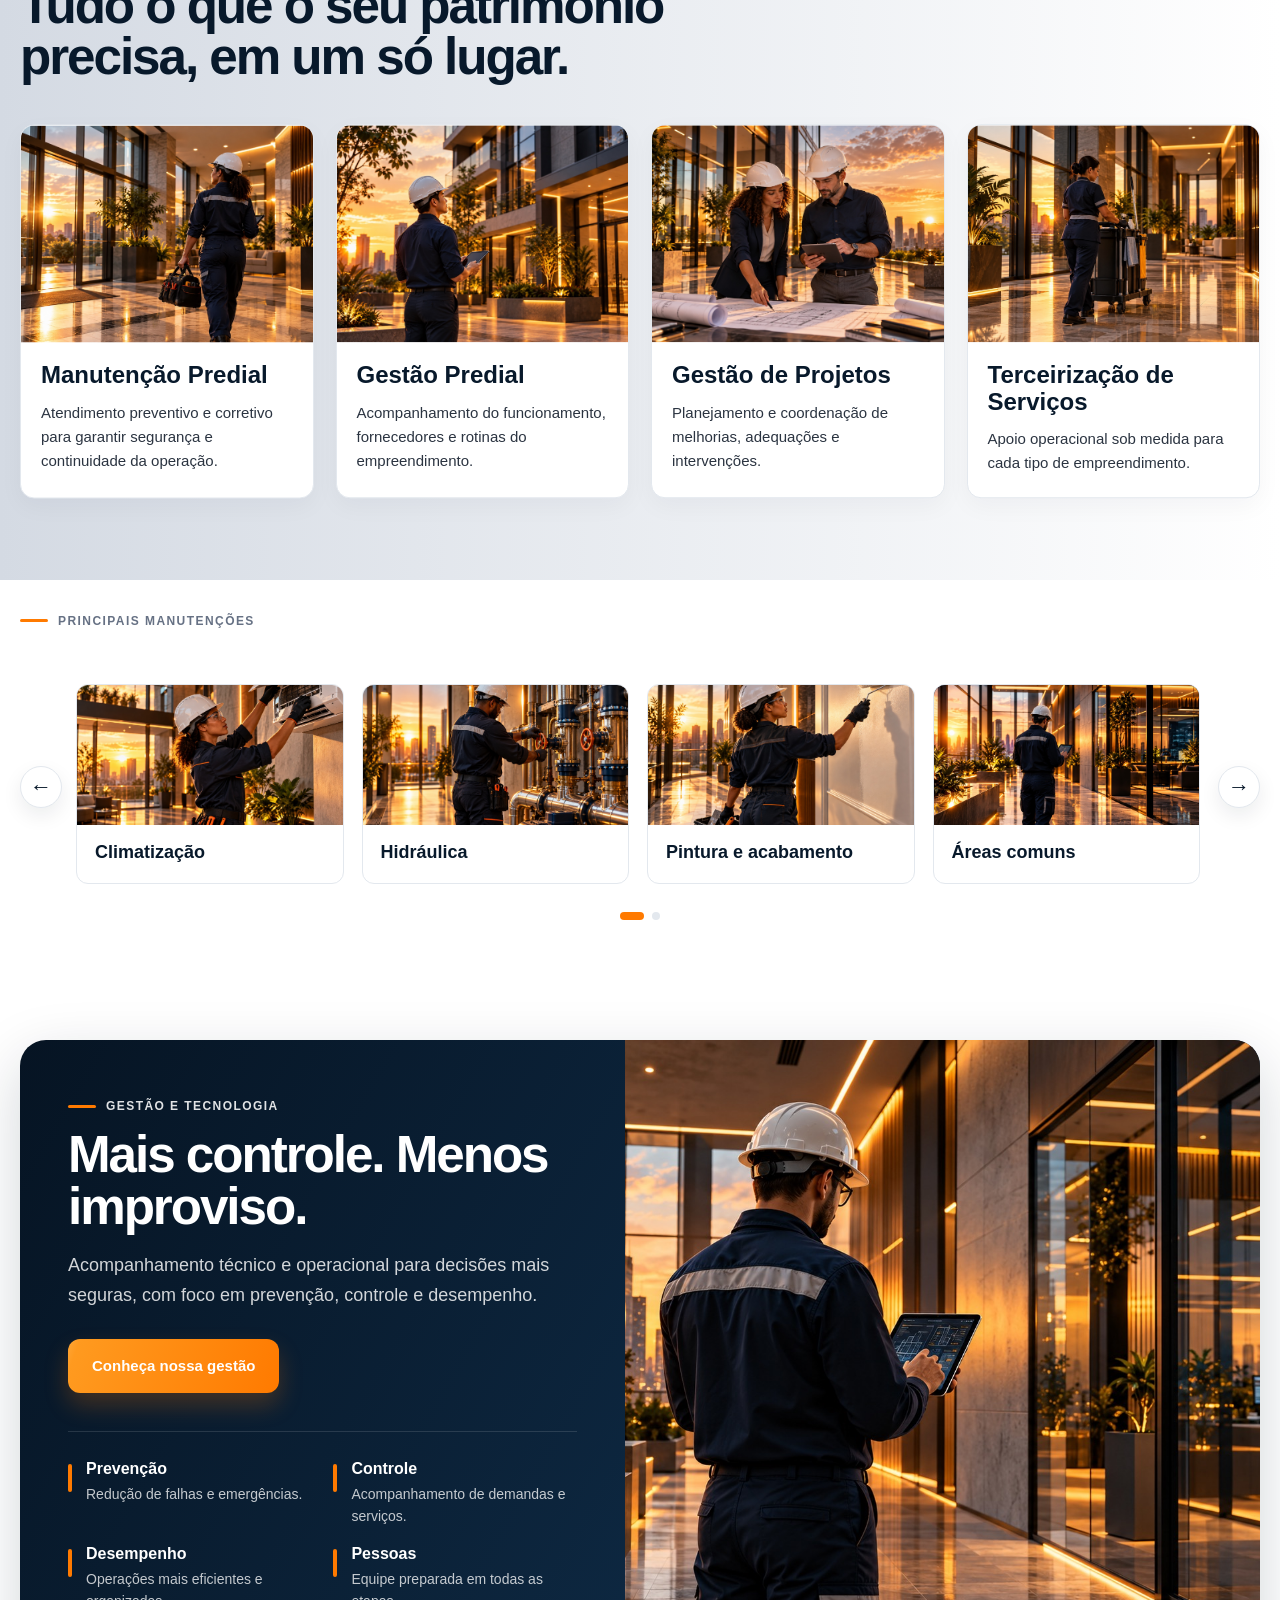
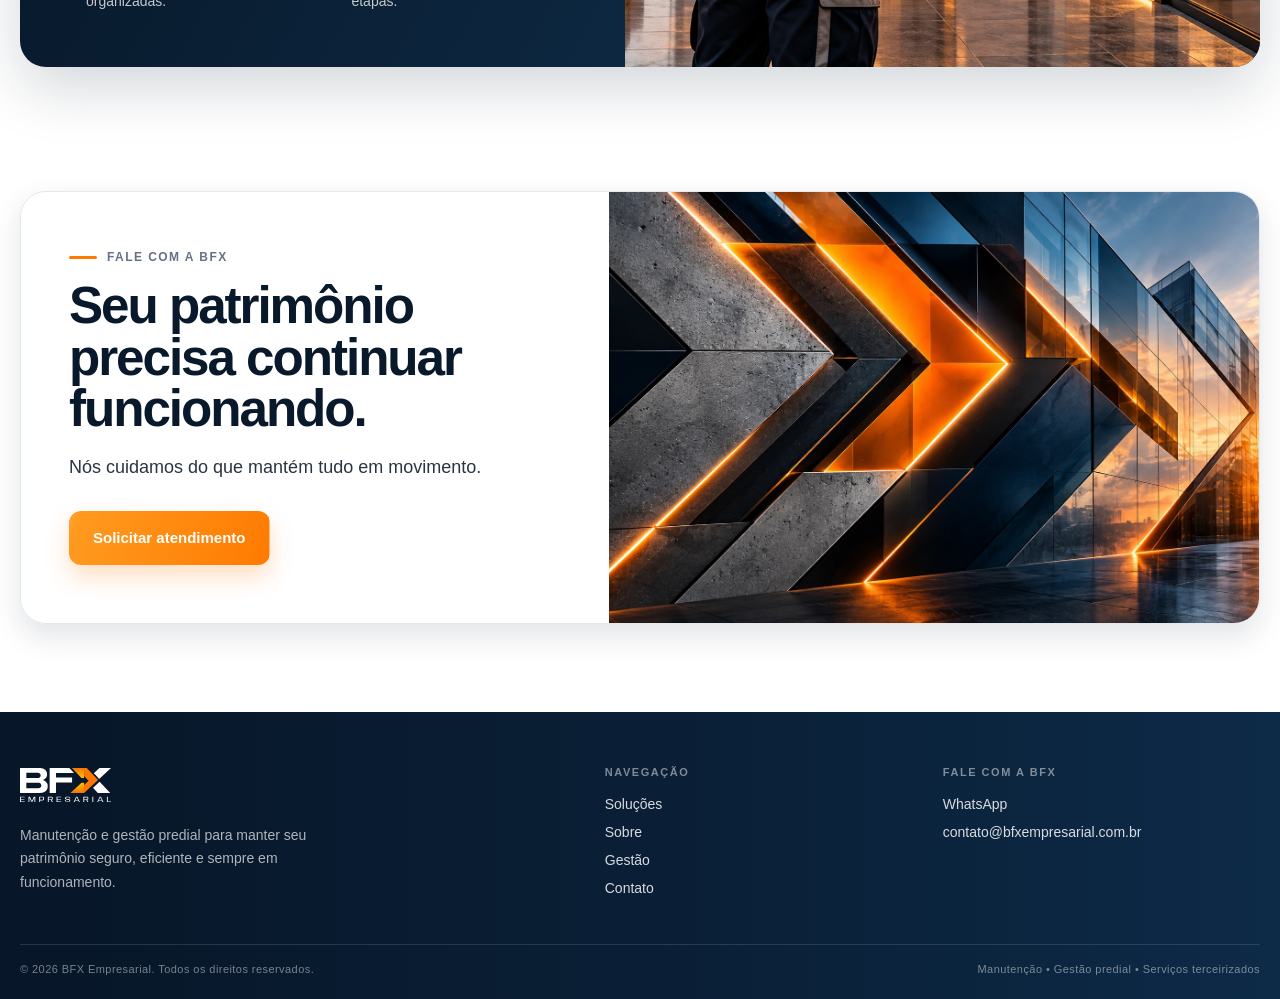
==== commit 381ab6d3: "Corrige ciclo do carrossel de manutencao" ====
--- a/index.html
+++ b/index.html
@@ -32,7 +32,7 @@
   <link rel="preconnect" href="https://fonts.gstatic.com" crossorigin>
   <link href="https://fonts.googleapis.com/css2?family=Montserrat:wght@400;500;600;700;800&display=swap" rel="stylesheet">
   <script src="https://challenges.cloudflare.com/turnstile/v0/api.js" async defer></script>
-  <link rel="stylesheet" href="styles.css?v=20260928-hero-order" />
+  <link rel="stylesheet" href="styles.css?v=20260928-hero-order-cycle" />
 </head>
 <body>
   <header class="site-header" id="topo">
@@ -66,7 +66,7 @@
         <div class="container hero-content">
           <div class="hero-copy">
             <span class="eyebrow eyebrow-light">Estrutura que impulsiona o seu amanhã.</span>
-            <h1>Manutenção e gestão predial com foco em resultado.</h1>
+            <h1 data-hero-lines="Manutenção e gestão|predial com foco em|resultado.">Manutenção e gestão predial com foco em resultado.</h1>
             <p>Seu patrimônio seguro, eficiente e sempre em funcionamento.</p>
             <div class="hero-actions">
               <a class="btn btn-primary js-open-quote" href="#contato">Solicitar atendimento</a>
@@ -356,6 +356,6 @@
     </div>
   </div>
 
-  <script src="script.js?v=20260928-hero-order"></script>
+  <script src="script.js?v=20260928-hero-order-cycle"></script>
 </body>
 </html>
--- a/styles.css
+++ b/styles.css
@@ -303,7 +303,7 @@
   display: inline-block;
   white-space: nowrap;
 }
-.hero-copy h1 .hero-line { display: block; }
+.hero-copy h1 .hero-line { display: block; white-space: nowrap; }
 .hero-slide.is-active .hero-copy h1 .hero-letter {
   animation: lettering-in .72s cubic-bezier(.22,1,.36,1) forwards;
   animation-delay: calc(120ms + (var(--letter-index) * 28ms));
@@ -398,6 +398,7 @@
 .hero-copy {
   max-width: 620px;
 }
+.hero-copy h1 { font-size: clamp(38px, 5.2vw, 68px); }
 .hero-copy p {
   max-width: 520px;
   margin-top: 22px;
@@ -1129,7 +1130,7 @@
   .management-copy,
   .cta-copy { padding: 34px 24px; }
   .solution-body h3 { font-size: 22px; }
-  .hero-copy h1 { font-size: 44px; }
+  .hero-copy h1 { font-size: 34px; }
   .cta-image { min-height: 280px; }
   .footer-inner { grid-template-columns: 1fr; }
   .footer-brand-block { grid-column: auto; }
